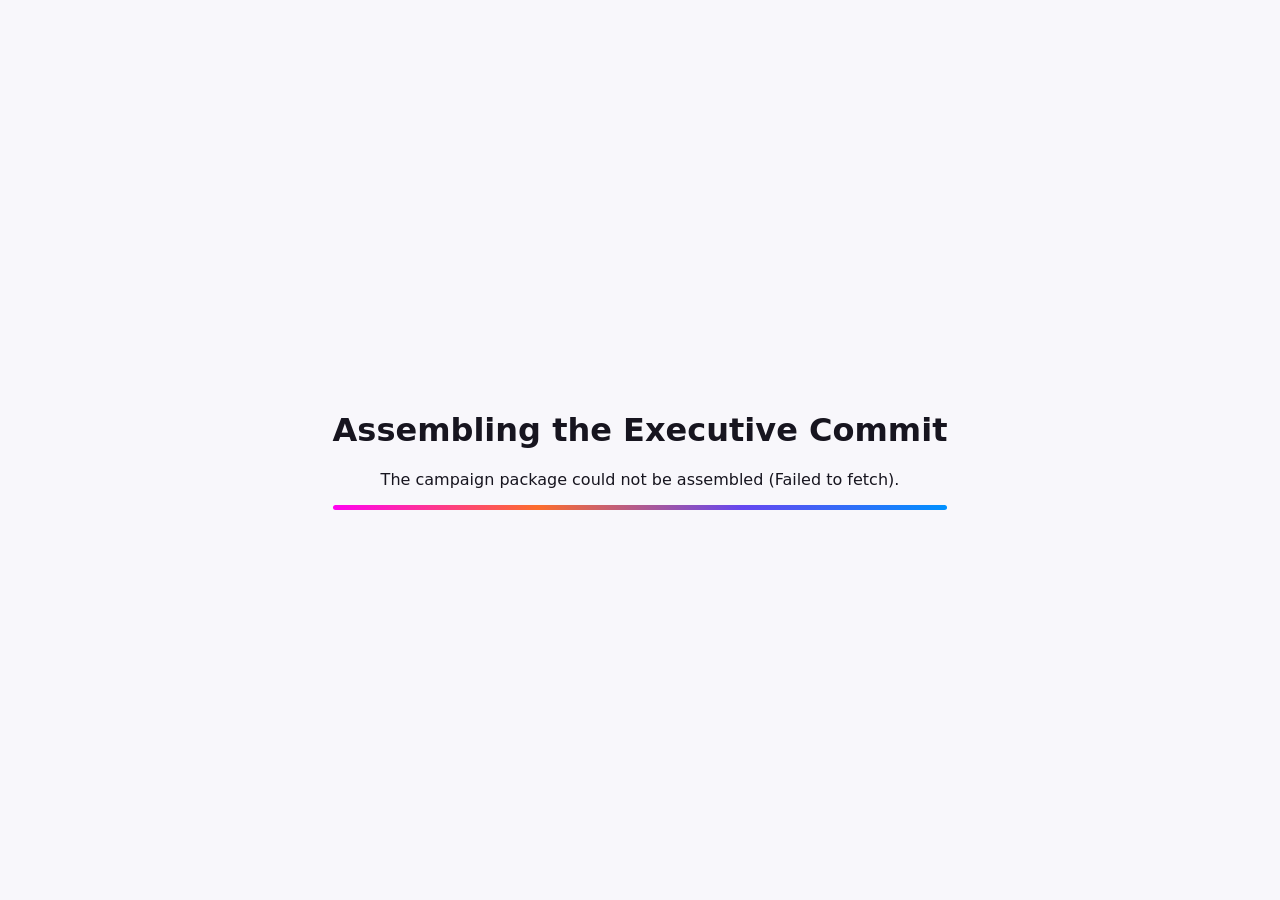
==== index.html @ 40fedb6f "Publish campaign runtime loader" ====
<!doctype html><html lang="en"><head><meta charset="utf-8"><meta name="viewport" content="width=device-width,initial-scale=1"><title>Loading Russell Dudek's ClickUp candidate campaign</title><style>body{margin:0;min-height:100vh;display:grid;place-items:center;font-family:system-ui,sans-serif;background:#f8f7fb;color:#17151f}.load{max-width:620px;padding:32px;text-align:center}.bar{height:5px;border-radius:99px;background:linear-gradient(90deg,#ff02f0,#fc6d2d,#6647f0,#0091ff);animation:p 1.4s ease-in-out infinite alternate}@keyframes p{from{transform:scaleX(.25)}to{transform:scaleX(1)}}@media(prefers-reduced-motion:reduce){.bar{animation:none}}</style></head><body><div class="load"><h1>Assembling the Executive Commit</h1><p id="status">Loading the verified campaign package…</p><div class="bar"></div></div><script>
(async()=>{
 const status=document.getElementById('status');
 try{
  const parts=await Promise.all(['00','01','02','03','04'].map(n=>fetch(`.bootstrap/part-${n}`).then(r=>{if(!r.ok)throw new Error(`release part ${n}`);return r.text()})));
  const b64=parts.join('').replace(/\s/g,'');
  const raw=Uint8Array.from(atob(b64),c=>c.charCodeAt(0));
  const stream=new Blob([raw]).stream().pipeThrough(new DecompressionStream('gzip'));
  const tar=new Uint8Array(await new Response(stream).arrayBuffer());
  const files=new Map(); const td=new TextDecoder();
  let o=0;
  while(o+512<=tar.length){
   const header=tar.slice(o,o+512); if(header.every(v=>v===0))break;
   const name=td.decode(header.slice(0,100)).replace(/\0.*$/,'');
   const prefix=td.decode(header.slice(345,500)).replace(/\0.*$/,'');
   const full=(prefix?`${prefix}/${name}`:name).replace(/^\.\//,'');
   const sizeText=td.decode(header.slice(124,136)).replace(/\0.*$/,'').trim();
   const size=parseInt(sizeText||'0',8); o+=512;
   if(full && !full.endsWith('/'))files.set(full,tar.slice(o,o+size));
   o+=Math.ceil(size/512)*512;
  }
  const text=n=>td.decode(files.get(n)||new Uint8Array());
  const urls=new Map();
  const blobUrl=(n,type)=>{if(!urls.has(n))urls.set(n,URL.createObjectURL(new Blob([files.get(n)],{type})));return urls.get(n)};
  let css=text('styles.css').replace(/@import\s+url\(["']brand-tokens\.css["']\);?/,'')+'\n'+text('brand-tokens.css');
  const cssUrl=URL.createObjectURL(new Blob([css],{type:'text/css'}));
  const jsUrl=blobUrl('app.js','text/javascript');
  const requested=new URLSearchParams(location.search).get('page')||'index.html';
  const target=files.has(requested)?requested:'index.html';
  let html=text(target);
  html=html.replace(/href=["']styles\.css["']/g,`href="${cssUrl}"`)
   .replace(/src=["']app\.js["']/g,`src="${jsUrl}"`)
   .replace(/href=["']([^"']+\.html)(#[^"']*)?["']/g,(m,p,h='')=>`href="index.html?page=${encodeURIComponent(p)}${h}"`)
   .replace(/href=["'](docs\/[^"']+\.pdf)["']/g,(m,p)=>`href="${blobUrl(p,'application/pdf')}"`);
  document.open();document.write(html);document.close();
 }catch(err){status.textContent=`The campaign package could not be assembled (${err.message}).`;console.error(err)}
})();
</script></body></html>
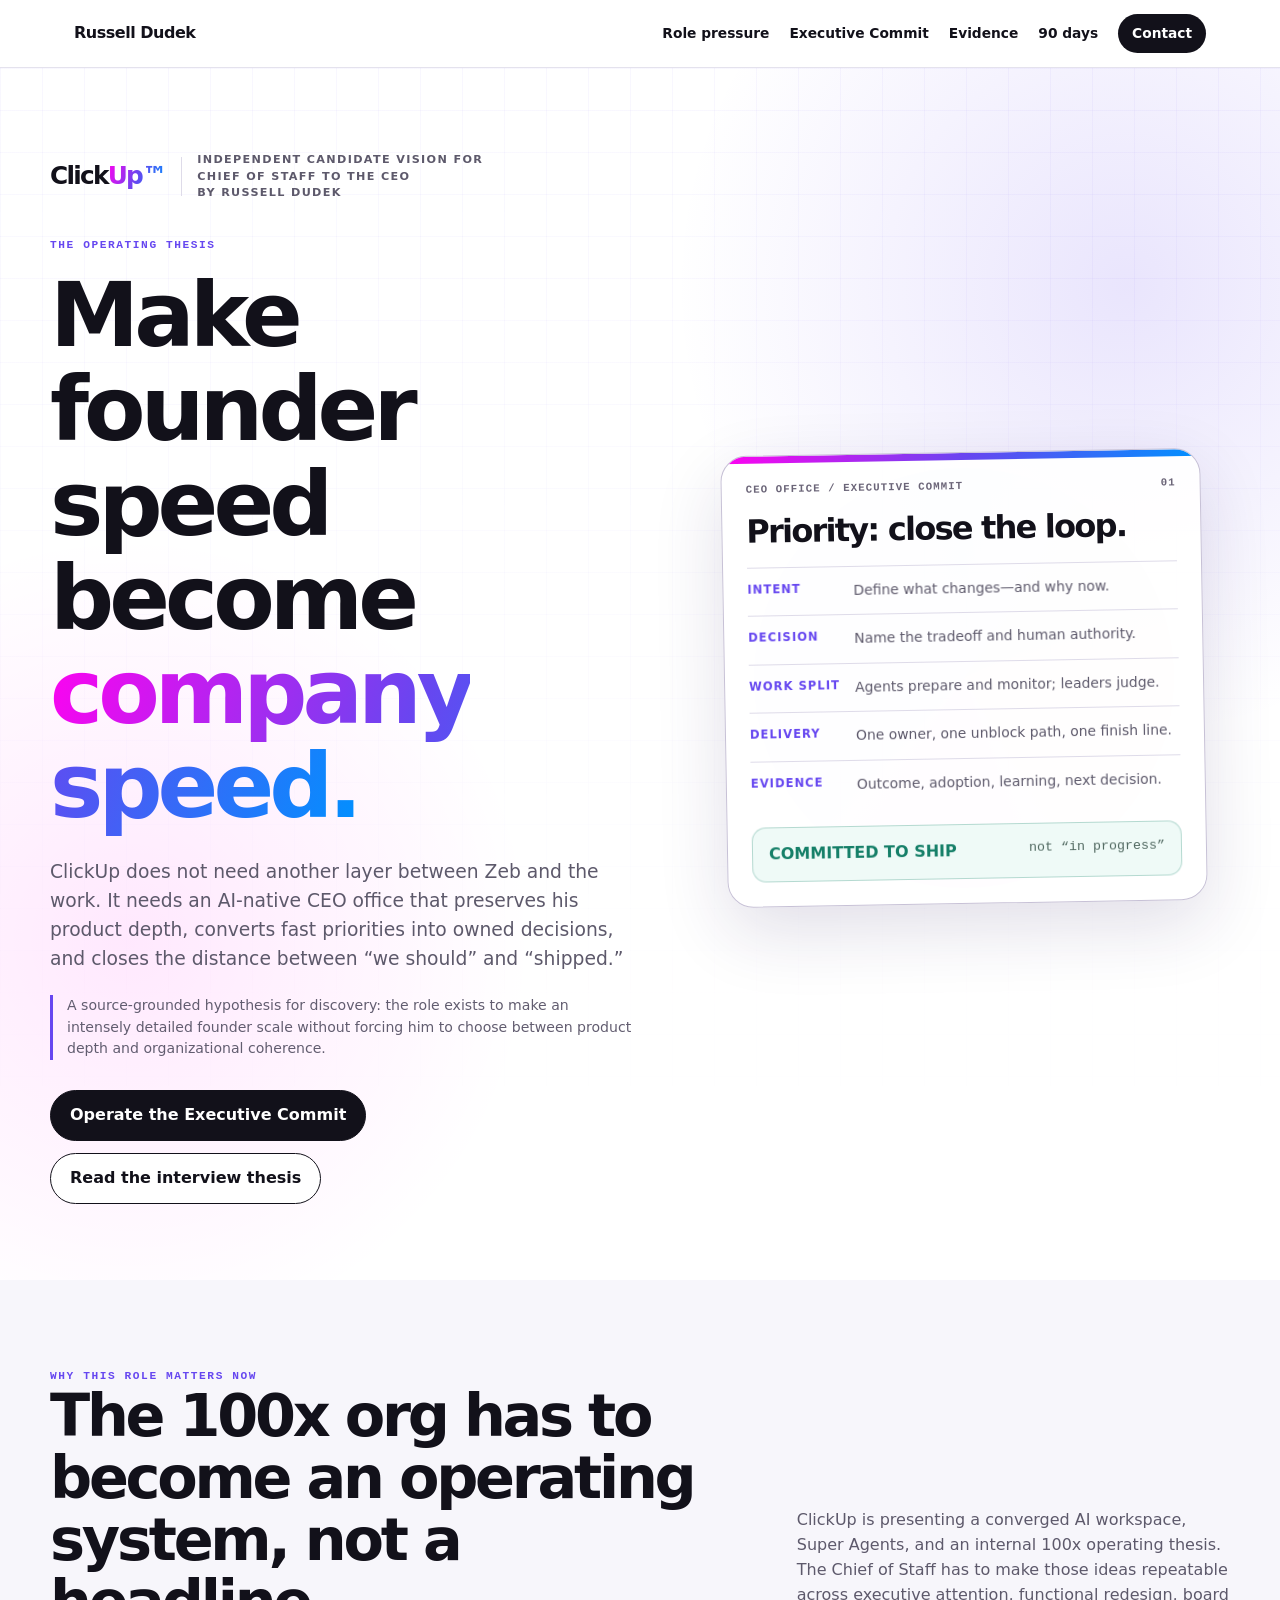
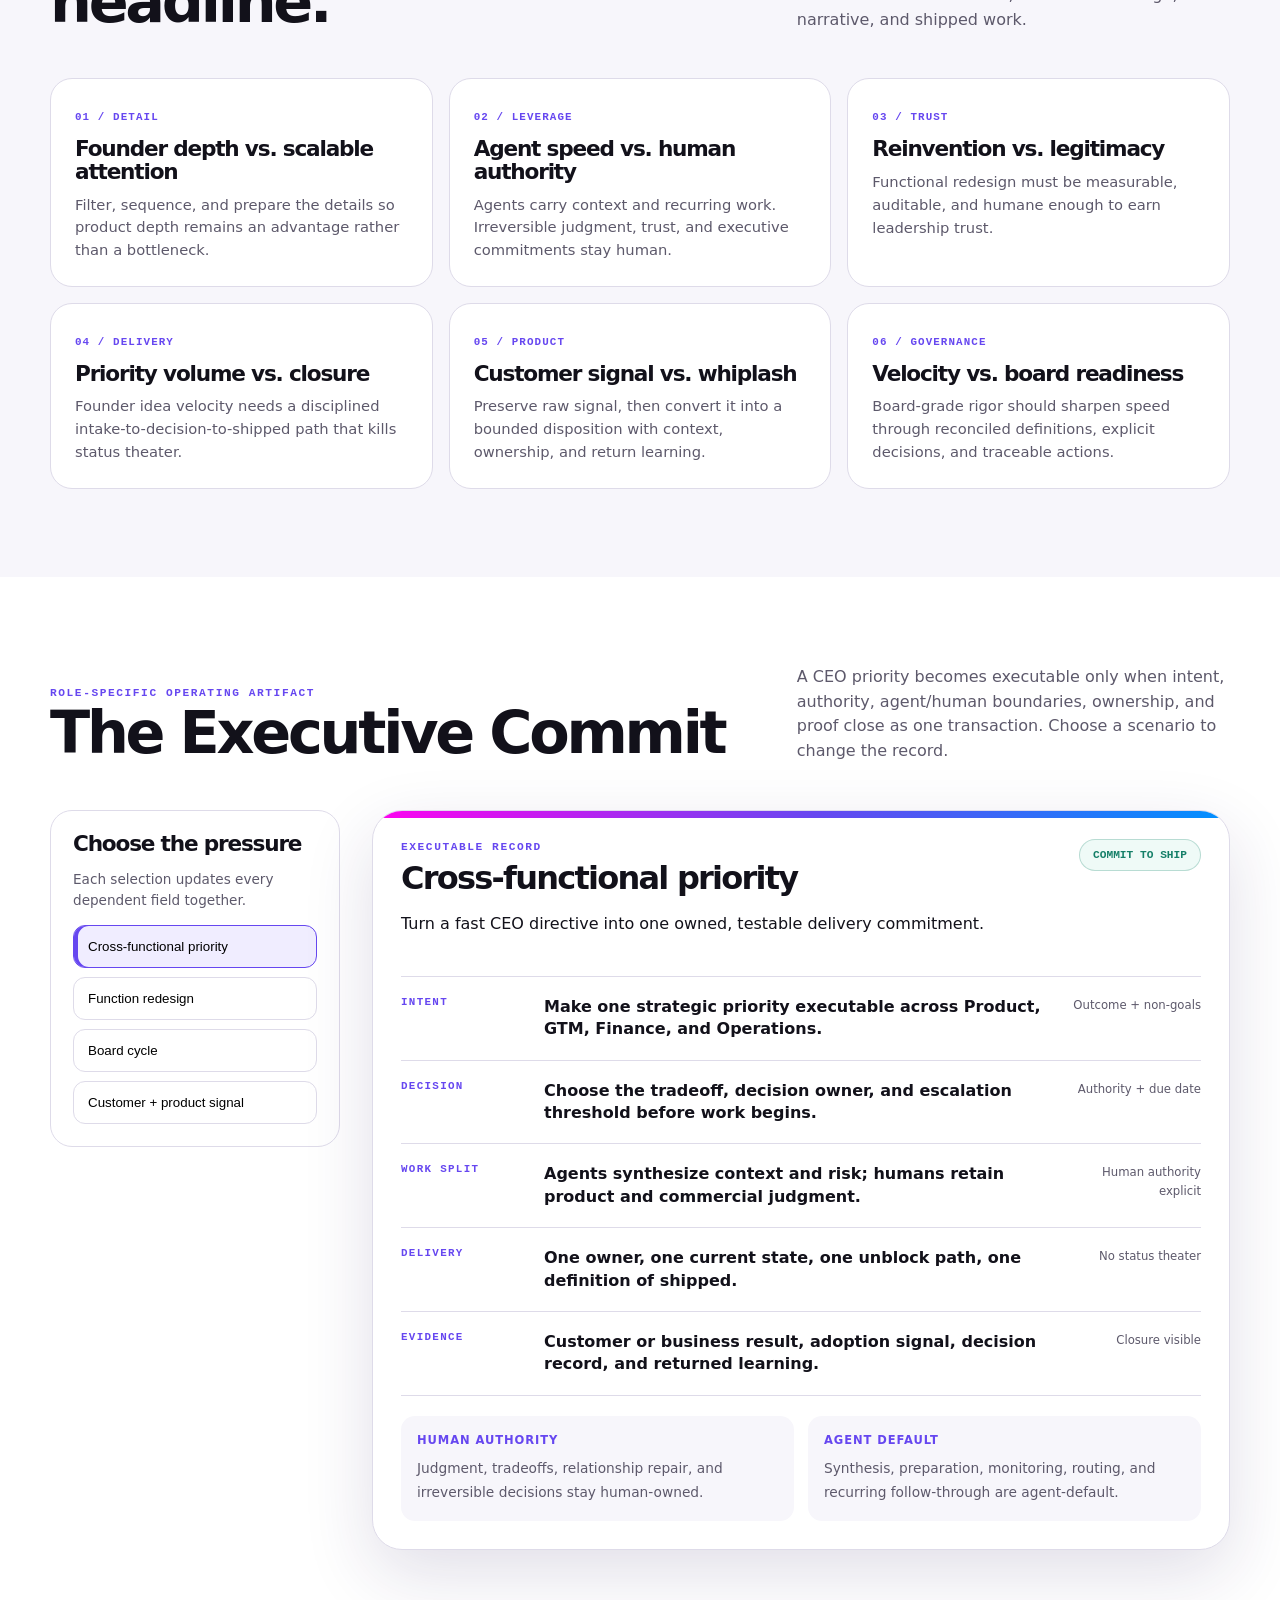
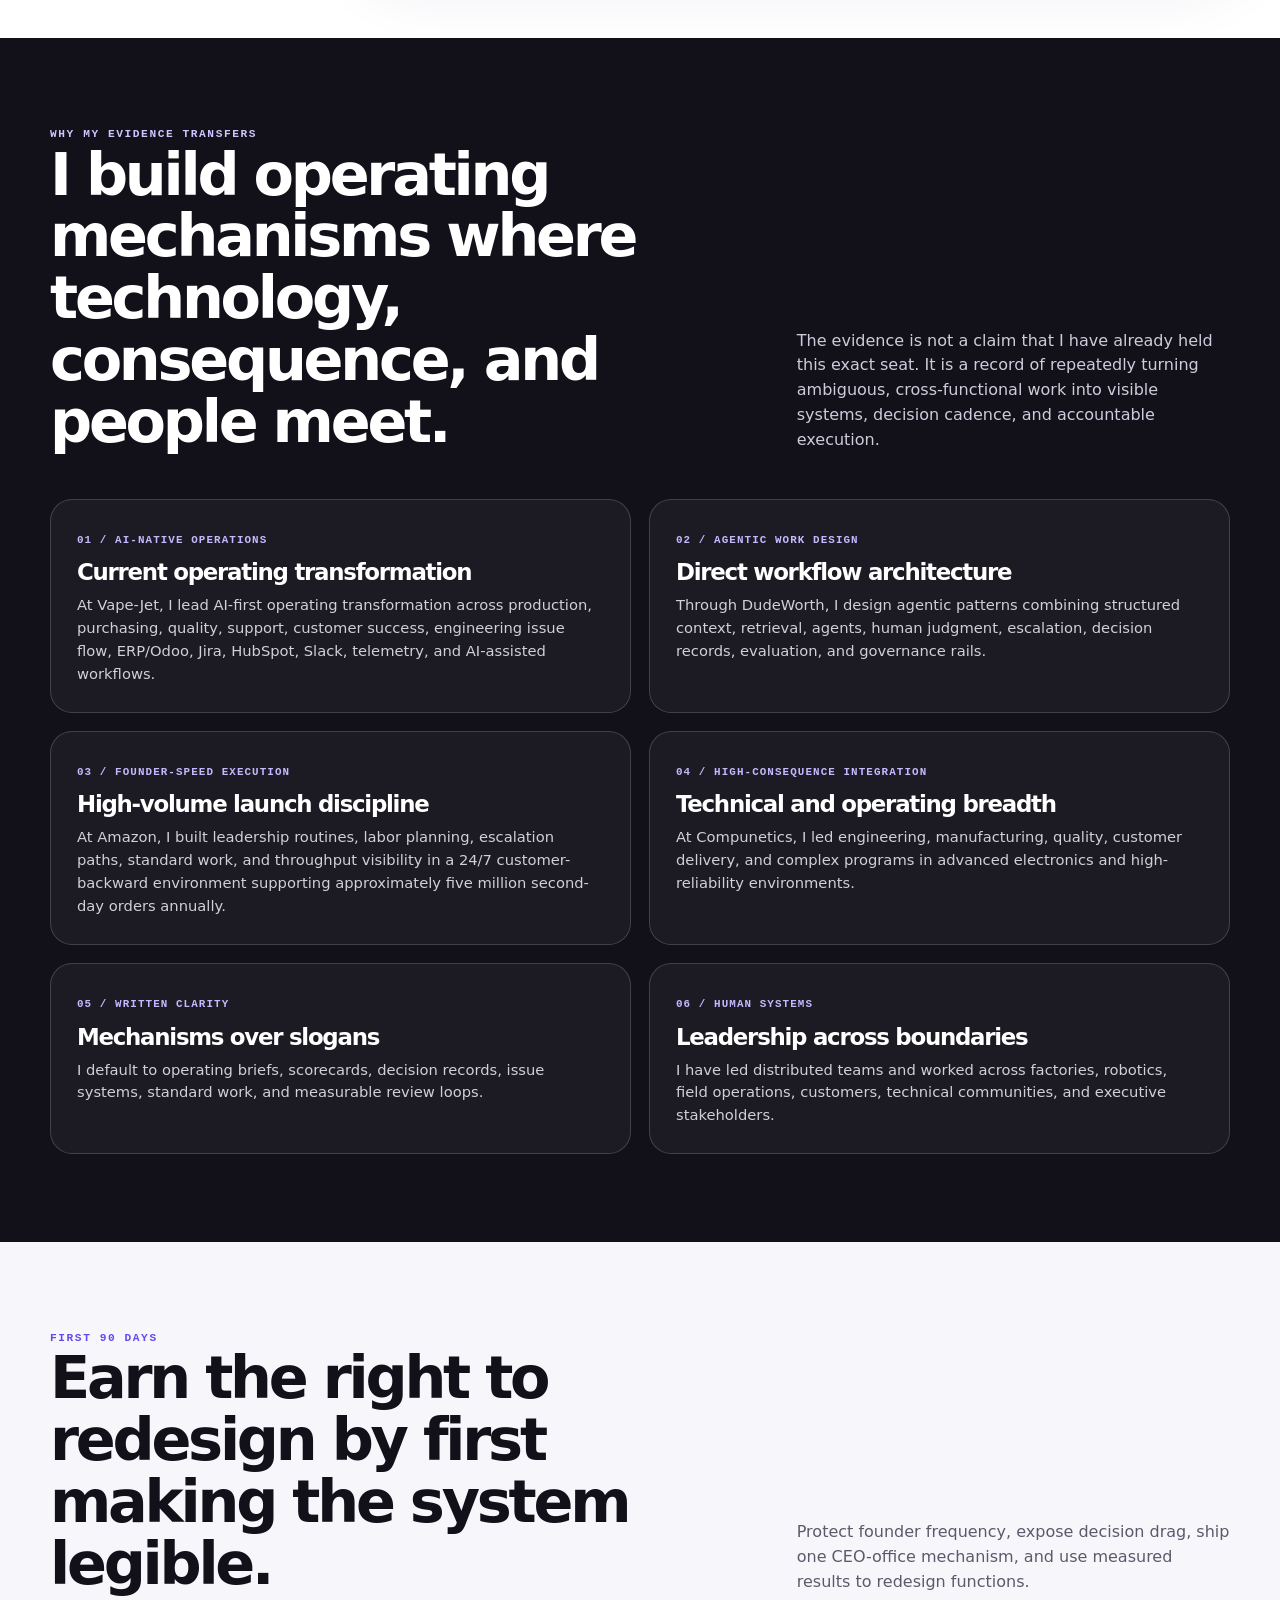
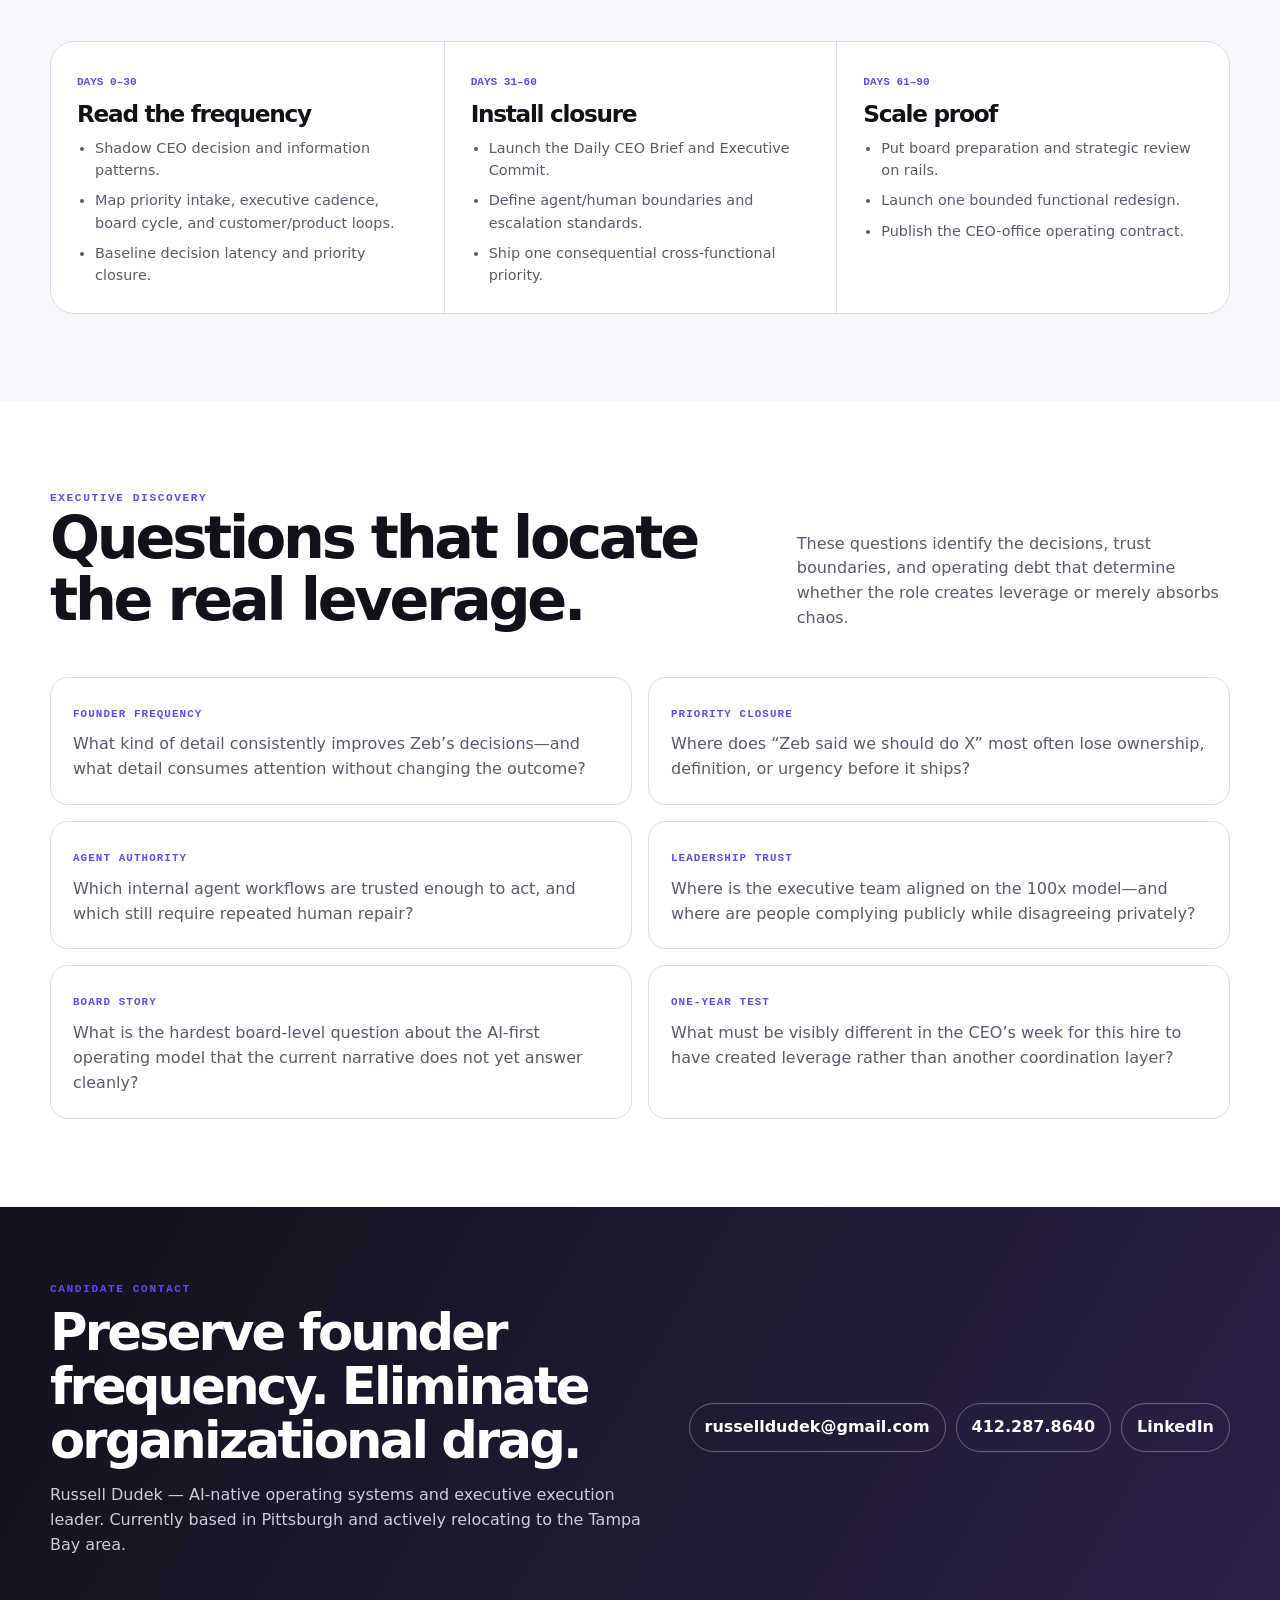
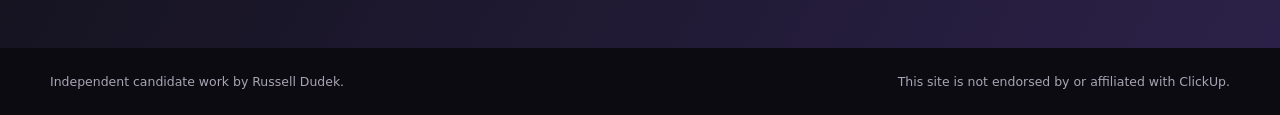
==== commit f0d6be09: "Replace failed runtime loader with direct static candidate site" ====
--- a/index.html
+++ b/index.html
@@ -1,38 +1,30 @@
-<!doctype html><html lang="en"><head><meta charset="utf-8"><meta name="viewport" content="width=device-width,initial-scale=1"><title>Loading Russell Dudek's ClickUp candidate campaign</title><style>body{margin:0;min-height:100vh;display:grid;place-items:center;font-family:system-ui,sans-serif;background:#f8f7fb;color:#17151f}.load{max-width:620px;padding:32px;text-align:center}.bar{height:5px;border-radius:99px;background:linear-gradient(90deg,#ff02f0,#fc6d2d,#6647f0,#0091ff);animation:p 1.4s ease-in-out infinite alternate}@keyframes p{from{transform:scaleX(.25)}to{transform:scaleX(1)}}@media(prefers-reduced-motion:reduce){.bar{animation:none}}</style></head><body><div class="load"><h1>Assembling the Executive Commit</h1><p id="status">Loading the verified campaign package…</p><div class="bar"></div></div><script>
-(async()=>{
- const status=document.getElementById('status');
- try{
-  const parts=await Promise.all(['00','01','02','03','04'].map(n=>fetch(`.bootstrap/part-${n}`).then(r=>{if(!r.ok)throw new Error(`release part ${n}`);return r.text()})));
-  const b64=parts.join('').replace(/\s/g,'');
-  const raw=Uint8Array.from(atob(b64),c=>c.charCodeAt(0));
-  const stream=new Blob([raw]).stream().pipeThrough(new DecompressionStream('gzip'));
-  const tar=new Uint8Array(await new Response(stream).arrayBuffer());
-  const files=new Map(); const td=new TextDecoder();
-  let o=0;
-  while(o+512<=tar.length){
-   const header=tar.slice(o,o+512); if(header.every(v=>v===0))break;
-   const name=td.decode(header.slice(0,100)).replace(/\0.*$/,'');
-   const prefix=td.decode(header.slice(345,500)).replace(/\0.*$/,'');
-   const full=(prefix?`${prefix}/${name}`:name).replace(/^\.\//,'');
-   const sizeText=td.decode(header.slice(124,136)).replace(/\0.*$/,'').trim();
-   const size=parseInt(sizeText||'0',8); o+=512;
-   if(full && !full.endsWith('/'))files.set(full,tar.slice(o,o+size));
-   o+=Math.ceil(size/512)*512;
-  }
-  const text=n=>td.decode(files.get(n)||new Uint8Array());
-  const urls=new Map();
-  const blobUrl=(n,type)=>{if(!urls.has(n))urls.set(n,URL.createObjectURL(new Blob([files.get(n)],{type})));return urls.get(n)};
-  let css=text('styles.css').replace(/@import\s+url\(["']brand-tokens\.css["']\);?/,'')+'\n'+text('brand-tokens.css');
-  const cssUrl=URL.createObjectURL(new Blob([css],{type:'text/css'}));
-  const jsUrl=blobUrl('app.js','text/javascript');
-  const requested=new URLSearchParams(location.search).get('page')||'index.html';
-  const target=files.has(requested)?requested:'index.html';
-  let html=text(target);
-  html=html.replace(/href=["']styles\.css["']/g,`href="${cssUrl}"`)
-   .replace(/src=["']app\.js["']/g,`src="${jsUrl}"`)
-   .replace(/href=["']([^"']+\.html)(#[^"']*)?["']/g,(m,p,h='')=>`href="index.html?page=${encodeURIComponent(p)}${h}"`)
-   .replace(/href=["'](docs\/[^"']+\.pdf)["']/g,(m,p)=>`href="${blobUrl(p,'application/pdf')}"`);
-  document.open();document.write(html);document.close();
- }catch(err){status.textContent=`The campaign package could not be assembled (${err.message}).`;console.error(err)}
-})();
-</script></body></html>+<!doctype html>
+<html lang="en">
+<head>
+<meta charset="utf-8">
+<meta name="viewport" content="width=device-width,initial-scale=1">
+<meta name="description" content="Russell Dudek's independent candidate vision for ClickUp Chief of Staff to the CEO.">
+<title>Russell Dudek | ClickUp Chief of Staff Candidate Vision</title>
+<style>
+:root{--pink:#ff02f0;--orange:#fc6d2d;--purple:#6647f0;--blue:#0091ff;--ink:#12111a;--muted:#5d596b;--paper:#fff;--soft:#f7f6fb;--line:#dedbe9;--green:#157f68;--shadow:0 24px 70px rgba(43,30,89,.14);--grad:linear-gradient(110deg,var(--pink),var(--purple) 52%,var(--blue));--max:1180px}*{box-sizing:border-box}html{scroll-behavior:smooth}body{margin:0;color:var(--ink);background:var(--paper);font-family:Inter,ui-sans-serif,system-ui,-apple-system,BlinkMacSystemFont,"Segoe UI",sans-serif;line-height:1.55}a{color:inherit}.skip{position:fixed;left:12px;top:-80px;z-index:999;background:#fff;border:2px solid var(--purple);padding:10px 14px;border-radius:10px}.skip:focus{top:12px}.nav{position:sticky;top:0;z-index:20;background:rgba(255,255,255,.94);backdrop-filter:blur(14px);border-bottom:1px solid rgba(222,219,233,.8)}.navin{max-width:var(--max);margin:auto;padding:14px 24px;display:flex;align-items:center;justify-content:space-between;gap:18px}.name{font-weight:900;letter-spacing:-.03em}.navlinks{display:flex;align-items:center;gap:20px;font-size:.86rem;font-weight:750}.navlinks a{text-decoration:none}.navlinks a:hover{text-decoration:underline;text-underline-offset:5px}.pill{padding:9px 14px;border-radius:999px;background:var(--ink);color:#fff}.hero{position:relative;overflow:hidden;padding:84px 24px 76px;background:radial-gradient(circle at 88% 18%,rgba(102,71,240,.14),transparent 30%),radial-gradient(circle at 10% 72%,rgba(255,2,240,.09),transparent 28%),#fff}.hero:before{content:"";position:absolute;inset:0;background-image:linear-gradient(rgba(102,71,240,.045) 1px,transparent 1px),linear-gradient(90deg,rgba(102,71,240,.045) 1px,transparent 1px);background-size:42px 42px;mask-image:linear-gradient(#000,transparent 88%);pointer-events:none}.hero-grid{position:relative;max-width:var(--max);margin:auto;display:grid;grid-template-columns:minmax(0,1.05fr) minmax(420px,.95fr);gap:62px;align-items:center}.lockup{display:flex;align-items:center;gap:15px;margin-bottom:36px}.clickup{font-size:1.55rem;font-weight:900;letter-spacing:-.07em;padding-right:16px;border-right:1px solid var(--line)}.clickup b{background:var(--grad);-webkit-background-clip:text;background-clip:text;color:transparent}.lockcopy{font-size:.7rem;line-height:1.45;text-transform:uppercase;letter-spacing:.12em;color:var(--muted);font-weight:800}.eyebrow{font-family:ui-monospace,SFMono-Regular,Consolas,monospace;text-transform:uppercase;letter-spacing:.14em;font-size:.7rem;font-weight:800;color:var(--purple)}h1,h2,h3{margin:0;line-height:1.05;letter-spacing:-.055em}h1{font-size:clamp(3.5rem,7vw,6.5rem);margin:14px 0 24px}h1 em{font-style:normal;background:var(--grad);-webkit-background-clip:text;background-clip:text;color:transparent}.lead{font-size:1.17rem;max-width:680px;color:var(--muted);margin:0}.hypothesis{max-width:680px;margin:22px 0 0;padding-left:14px;border-left:3px solid var(--purple);color:#625d70;font-size:.88rem}.actions{display:flex;flex-wrap:wrap;gap:12px;margin-top:30px}.button{display:inline-flex;align-items:center;justify-content:center;min-height:48px;padding:12px 19px;border-radius:999px;border:1px solid var(--ink);text-decoration:none;font-weight:850}.button.primary{background:var(--ink);color:#fff}.button.secondary{background:#fff}.button:hover{transform:translateY(-2px);box-shadow:0 10px 26px rgba(17,16,26,.12)}.stage{position:relative;min-height:520px;display:grid;place-items:center}.stage:before{content:"";position:absolute;width:420px;height:420px;border-radius:50%;background:conic-gradient(from 180deg,rgba(255,2,240,.17),rgba(102,71,240,.16),rgba(0,145,255,.13),rgba(252,109,45,.14),rgba(255,2,240,.17))}.sheet{position:relative;width:min(100%,480px);padding:27px 24px 24px;background:rgba(255,255,255,.96);border:1px solid #c7c1d6;border-radius:26px;box-shadow:var(--shadow);transform:rotate(-1deg);overflow:hidden}.sheet:before{content:"";position:absolute;inset:0 0 auto;height:7px;background:var(--grad)}.sheet-top{display:flex;justify-content:space-between;margin-bottom:20px;font:700 .67rem ui-monospace,SFMono-Regular,Consolas,monospace;letter-spacing:.1em;color:#6b6578}.sheet h2{font-size:2rem;margin-bottom:18px}.clause{display:grid;grid-template-columns:92px 1fr;gap:14px;padding:13px 0;border-top:1px solid var(--line);opacity:0;transform:translateX(24px);animation:assemble .62s cubic-bezier(.2,.8,.2,1) forwards;animation-delay:var(--d)}.clause:nth-of-type(even){transform:translateX(-24px)}.clause b{font-size:.72rem;text-transform:uppercase;letter-spacing:.09em;color:var(--purple)}.clause span{font-size:.87rem;color:var(--muted)}.seal{margin-top:18px;padding:14px 16px;border-radius:14px;background:#effaf7;border:1px solid rgba(21,127,104,.27);display:flex;justify-content:space-between;gap:14px;opacity:0;animation:seal .5s .85s ease forwards}.seal strong{color:var(--green)}.seal small{color:#506860;font-family:ui-monospace,SFMono-Regular,Consolas,monospace}@keyframes assemble{to{opacity:1;transform:translateX(0)}}@keyframes seal{to{opacity:1}}.section{padding:88px 24px}.soft{background:var(--soft)}.dark{background:var(--ink);color:#fff}.inner{max-width:var(--max);margin:auto}.section-head{display:grid;grid-template-columns:minmax(0,1fr) minmax(260px,.62fr);gap:48px;align-items:end;margin-bottom:46px}.section h2{font-size:clamp(2.35rem,4.6vw,4.45rem)}.section-head p{margin:0;color:var(--muted)}.dark .section-head p{color:#d0cbdc}.dark .eyebrow{color:#cfc5ff}.pressure-grid{display:grid;grid-template-columns:repeat(3,1fr);gap:16px}.card{padding:24px;border:1px solid var(--line);border-radius:22px;background:#fff}.card small{font:800 .68rem ui-monospace,SFMono-Regular,Consolas,monospace;letter-spacing:.1em;color:var(--purple)}.card h3{font-size:1.35rem;margin:10px 0}.card p{margin:0;color:var(--muted);font-size:.92rem}.lab{display:grid;grid-template-columns:290px minmax(0,1fr);gap:32px;align-items:start}.scenarios{position:sticky;top:84px;padding:22px;border:1px solid var(--line);border-radius:22px;background:#fff}.scenarios h3{font-size:1.35rem;margin-bottom:10px}.scenarios p{font-size:.85rem;color:var(--muted)}.buttons{display:grid;gap:9px}.scenario{appearance:none;text-align:left;border:1px solid var(--line);background:#fff;padding:13px 14px;border-radius:12px;font:750 .9rem inherit;cursor:pointer}.scenario[aria-pressed="true"]{border-color:var(--purple);background:#f0edff;box-shadow:inset 4px 0 0 var(--purple)}.scenario:focus-visible{outline:3px solid rgba(0,145,255,.35);outline-offset:2px}.workbench{position:relative;padding:28px;border-radius:30px;background:#fff;border:1px solid var(--line);box-shadow:var(--shadow);overflow:hidden}.workbench:before{content:"";position:absolute;inset:0 0 auto;height:7px;background:var(--grad)}.wbtop{display:flex;justify-content:space-between;gap:18px;align-items:start;padding-bottom:23px;border-bottom:1px solid var(--line)}.wbtop h3{font-size:2rem;margin-top:6px}.verdict{padding:9px 13px;border-radius:999px;background:#effaf7;border:1px solid rgba(21,127,104,.25);color:var(--green);font:800 .7rem ui-monospace,SFMono-Regular,Consolas,monospace;white-space:nowrap}.row{display:grid;grid-template-columns:125px minmax(0,1fr) 140px;gap:18px;padding:19px 0;border-bottom:1px solid var(--line);align-items:start}.label{font:800 .68rem ui-monospace,SFMono-Regular,Consolas,monospace;text-transform:uppercase;letter-spacing:.12em;color:var(--purple)}.value{font-weight:760;line-height:1.4}.proof{font-size:.73rem;color:var(--muted);text-align:right}.notes{display:grid;grid-template-columns:1fr 1fr;gap:14px;margin-top:20px}.note{padding:16px;border-radius:14px;background:var(--soft)}.note b{display:block;color:var(--purple);font-size:.72rem;text-transform:uppercase;letter-spacing:.08em;margin-bottom:6px}.note span{font-size:.86rem;color:var(--muted)}.evidence{display:grid;grid-template-columns:repeat(2,1fr);gap:18px}.evidence article{padding:26px;border:1px solid rgba(255,255,255,.17);border-radius:22px;background:rgba(255,255,255,.045)}.evidence small{font:800 .68rem ui-monospace,SFMono-Regular,Consolas,monospace;letter-spacing:.1em;color:#c6b8ff}.evidence h3{font-size:1.43rem;margin:10px 0}.evidence p{margin:0;color:#d2cedc;font-size:.92rem}.plan{display:grid;grid-template-columns:repeat(3,1fr);border:1px solid var(--line);border-radius:24px;overflow:hidden;background:#fff}.phase{padding:26px}.phase+ .phase{border-left:1px solid var(--line)}.phase small{font:800 .69rem ui-monospace,SFMono-Regular,Consolas,monospace;color:var(--purple)}.phase h3{font-size:1.45rem;margin:10px 0}.phase ul{padding-left:18px;margin:0;color:var(--muted);font-size:.9rem}.phase li+li{margin-top:8px}.questions{display:grid;grid-template-columns:repeat(2,1fr);gap:16px}.question{padding:22px;border:1px solid var(--line);border-radius:18px}.question b{font:800 .68rem ui-monospace,SFMono-Regular,Consolas,monospace;color:var(--purple);letter-spacing:.1em}.question p{margin:8px 0 0;color:var(--muted)}.closing{padding:74px 24px;background:linear-gradient(120deg,#12111a,#2b2148);color:#fff}.closing-in{max-width:var(--max);margin:auto;display:grid;grid-template-columns:1fr auto;gap:36px;align-items:center}.closing h2{font-size:clamp(2.2rem,4vw,4rem);margin:8px 0 14px}.closing p{max-width:700px;color:#d0cbdc}.contact{display:flex;flex-wrap:wrap;gap:10px}.contact a{color:#fff;text-decoration:none;border:1px solid rgba(255,255,255,.32);border-radius:999px;padding:11px 15px;font-weight:750}.footer{padding:24px;background:#0c0b12;color:#a9a4b3;font-size:.78rem}.footer-in{max-width:var(--max);margin:auto;display:flex;justify-content:space-between;gap:24px}.sr{position:absolute;width:1px;height:1px;padding:0;margin:-1px;overflow:hidden;clip:rect(0,0,0,0);white-space:nowrap;border:0}@media(max-width:980px){.hero-grid{grid-template-columns:1fr}.stage{min-height:480px}.pressure-grid{grid-template-columns:repeat(2,1fr)}.lab{grid-template-columns:1fr}.scenarios{position:static}.section-head{grid-template-columns:1fr}.closing-in{grid-template-columns:1fr}}@media(max-width:680px){.navlinks a:not(.pill){display:none}.hero{padding-top:58px}.lockup{align-items:flex-start}.hero-grid{gap:34px}.stage{min-height:auto}.sheet{transform:none}.pressure-grid,.evidence,.plan,.questions{grid-template-columns:1fr}.phase+.phase{border-left:0;border-top:1px solid var(--line)}.wbtop{display:grid}.row{grid-template-columns:1fr;gap:7px}.proof{text-align:left}.notes{grid-template-columns:1fr}.footer-in{display:grid}.section{padding:68px 20px}}@media(prefers-reduced-motion:reduce){html{scroll-behavior:auto}*,*:before,*:after{animation-duration:.001ms!important;animation-delay:0s!important;transition-duration:.001ms!important}.clause,.seal{opacity:1;transform:none}}
+</style>
+</head>
+<body>
+<a class="skip" href="#main">Skip to content</a>
+<nav class="nav"><div class="navin"><div class="name">Russell Dudek</div><div class="navlinks"><a href="#pressure">Role pressure</a><a href="#commit">Executive Commit</a><a href="#evidence">Evidence</a><a href="#plan">90 days</a><a class="pill" href="mailto:russelldudek@gmail.com">Contact</a></div></div></nav>
+<main id="main">
+<section class="hero"><div class="hero-grid"><div><div class="lockup"><div class="clickup">Click<b>Up™</b></div><div class="lockcopy">Independent candidate vision for<br><strong>Chief of Staff to the CEO</strong><br>by Russell Dudek</div></div><div class="eyebrow">The operating thesis</div><h1>Make founder speed become <em>company speed.</em></h1><p class="lead">ClickUp does not need another layer between Zeb and the work. It needs an AI-native CEO office that preserves his product depth, converts fast priorities into owned decisions, and closes the distance between “we should” and “shipped.”</p><p class="hypothesis">A source-grounded hypothesis for discovery: the role exists to make an intensely detailed founder scale without forcing him to choose between product depth and organizational coherence.</p><div class="actions"><a class="button primary" href="#commit">Operate the Executive Commit</a><a class="button secondary" href="#questions">Read the interview thesis</a></div></div><div class="stage" aria-label="Executive Commit assembly"><div class="sheet"><div class="sheet-top"><span>CEO OFFICE / EXECUTIVE COMMIT</span><span>01</span></div><h2>Priority: close the loop.</h2><div class="clause" style="--d:.10s"><b>Intent</b><span>Define what changes—and why now.</span></div><div class="clause" style="--d:.22s"><b>Decision</b><span>Name the tradeoff and human authority.</span></div><div class="clause" style="--d:.34s"><b>Work split</b><span>Agents prepare and monitor; leaders judge.</span></div><div class="clause" style="--d:.46s"><b>Delivery</b><span>One owner, one unblock path, one finish line.</span></div><div class="clause" style="--d:.58s"><b>Evidence</b><span>Outcome, adoption, learning, next decision.</span></div><div class="seal"><strong>COMMITTED TO SHIP</strong><small>not “in progress”</small></div></div></div></div></section>
+<section class="section soft" id="pressure"><div class="inner"><div class="section-head"><div><div class="eyebrow">Why this role matters now</div><h2>The 100x org has to become an operating system, not a headline.</h2></div><p>ClickUp is presenting a converged AI workspace, Super Agents, and an internal 100x operating thesis. The Chief of Staff has to make those ideas repeatable across executive attention, functional redesign, board narrative, and shipped work.</p></div><div class="pressure-grid"><article class="card"><small>01 / DETAIL</small><h3>Founder depth vs. scalable attention</h3><p>Filter, sequence, and prepare the details so product depth remains an advantage rather than a bottleneck.</p></article><article class="card"><small>02 / LEVERAGE</small><h3>Agent speed vs. human authority</h3><p>Agents carry context and recurring work. Irreversible judgment, trust, and executive commitments stay human.</p></article><article class="card"><small>03 / TRUST</small><h3>Reinvention vs. legitimacy</h3><p>Functional redesign must be measurable, auditable, and humane enough to earn leadership trust.</p></article><article class="card"><small>04 / DELIVERY</small><h3>Priority volume vs. closure</h3><p>Founder idea velocity needs a disciplined intake-to-decision-to-shipped path that kills status theater.</p></article><article class="card"><small>05 / PRODUCT</small><h3>Customer signal vs. whiplash</h3><p>Preserve raw signal, then convert it into a bounded disposition with context, ownership, and return learning.</p></article><article class="card"><small>06 / GOVERNANCE</small><h3>Velocity vs. board readiness</h3><p>Board-grade rigor should sharpen speed through reconciled definitions, explicit decisions, and traceable actions.</p></article></div></div></section>
+<section class="section" id="commit"><div class="inner"><div class="section-head"><div><div class="eyebrow">Role-specific operating artifact</div><h2>The Executive Commit</h2></div><p>A CEO priority becomes executable only when intent, authority, agent/human boundaries, ownership, and proof close as one transaction. Choose a scenario to change the record.</p></div><div class="lab"><aside class="scenarios"><h3>Choose the pressure</h3><p>Each selection updates every dependent field together.</p><div class="buttons"><button class="scenario" data-key="priority" aria-pressed="true">Cross-functional priority</button><button class="scenario" data-key="redesign" aria-pressed="false">Function redesign</button><button class="scenario" data-key="board" aria-pressed="false">Board cycle</button><button class="scenario" data-key="customer" aria-pressed="false">Customer + product signal</button></div><p id="live" class="sr" aria-live="polite"></p></aside><div class="workbench"><div class="wbtop"><div><div class="eyebrow">Executable record</div><h3 id="title">Cross-functional priority</h3><p id="subtitle">Turn a fast CEO directive into one owned, testable delivery commitment.</p></div><div class="verdict" id="verdict">COMMIT TO SHIP</div></div><div id="rows"></div><div class="notes"><div class="note"><b>Human authority</b><span id="human"></span></div><div class="note"><b>Agent default</b><span id="agent"></span></div></div></div></div></div></section>
+<section class="section dark" id="evidence"><div class="inner"><div class="section-head"><div><div class="eyebrow">Why my evidence transfers</div><h2>I build operating mechanisms where technology, consequence, and people meet.</h2></div><p>The evidence is not a claim that I have already held this exact seat. It is a record of repeatedly turning ambiguous, cross-functional work into visible systems, decision cadence, and accountable execution.</p></div><div class="evidence"><article><small>01 / AI-NATIVE OPERATIONS</small><h3>Current operating transformation</h3><p>At Vape-Jet, I lead AI-first operating transformation across production, purchasing, quality, support, customer success, engineering issue flow, ERP/Odoo, Jira, HubSpot, Slack, telemetry, and AI-assisted workflows.</p></article><article><small>02 / AGENTIC WORK DESIGN</small><h3>Direct workflow architecture</h3><p>Through DudeWorth, I design agentic patterns combining structured context, retrieval, agents, human judgment, escalation, decision records, evaluation, and governance rails.</p></article><article><small>03 / FOUNDER-SPEED EXECUTION</small><h3>High-volume launch discipline</h3><p>At Amazon, I built leadership routines, labor planning, escalation paths, standard work, and throughput visibility in a 24/7 customer-backward environment supporting approximately five million second-day orders annually.</p></article><article><small>04 / HIGH-CONSEQUENCE INTEGRATION</small><h3>Technical and operating breadth</h3><p>At Compunetics, I led engineering, manufacturing, quality, customer delivery, and complex programs in advanced electronics and high-reliability environments.</p></article><article><small>05 / WRITTEN CLARITY</small><h3>Mechanisms over slogans</h3><p>I default to operating briefs, scorecards, decision records, issue systems, standard work, and measurable review loops.</p></article><article><small>06 / HUMAN SYSTEMS</small><h3>Leadership across boundaries</h3><p>I have led distributed teams and worked across factories, robotics, field operations, customers, technical communities, and executive stakeholders.</p></article></div></div></section>
+<section class="section soft" id="plan"><div class="inner"><div class="section-head"><div><div class="eyebrow">First 90 days</div><h2>Earn the right to redesign by first making the system legible.</h2></div><p>Protect founder frequency, expose decision drag, ship one CEO-office mechanism, and use measured results to redesign functions.</p></div><div class="plan"><article class="phase"><small>DAYS 0–30</small><h3>Read the frequency</h3><ul><li>Shadow CEO decision and information patterns.</li><li>Map priority intake, executive cadence, board cycle, and customer/product loops.</li><li>Baseline decision latency and priority closure.</li></ul></article><article class="phase"><small>DAYS 31–60</small><h3>Install closure</h3><ul><li>Launch the Daily CEO Brief and Executive Commit.</li><li>Define agent/human boundaries and escalation standards.</li><li>Ship one consequential cross-functional priority.</li></ul></article><article class="phase"><small>DAYS 61–90</small><h3>Scale proof</h3><ul><li>Put board preparation and strategic review on rails.</li><li>Launch one bounded functional redesign.</li><li>Publish the CEO-office operating contract.</li></ul></article></div></div></section>
+<section class="section" id="questions"><div class="inner"><div class="section-head"><div><div class="eyebrow">Executive discovery</div><h2>Questions that locate the real leverage.</h2></div><p>These questions identify the decisions, trust boundaries, and operating debt that determine whether the role creates leverage or merely absorbs chaos.</p></div><div class="questions"><article class="question"><b>FOUNDER FREQUENCY</b><p>What kind of detail consistently improves Zeb’s decisions—and what detail consumes attention without changing the outcome?</p></article><article class="question"><b>PRIORITY CLOSURE</b><p>Where does “Zeb said we should do X” most often lose ownership, definition, or urgency before it ships?</p></article><article class="question"><b>AGENT AUTHORITY</b><p>Which internal agent workflows are trusted enough to act, and which still require repeated human repair?</p></article><article class="question"><b>LEADERSHIP TRUST</b><p>Where is the executive team aligned on the 100x model—and where are people complying publicly while disagreeing privately?</p></article><article class="question"><b>BOARD STORY</b><p>What is the hardest board-level question about the AI-first operating model that the current narrative does not yet answer cleanly?</p></article><article class="question"><b>ONE-YEAR TEST</b><p>What must be visibly different in the CEO’s week for this hire to have created leverage rather than another coordination layer?</p></article></div></div></section>
+<section class="closing"><div class="closing-in"><div><div class="eyebrow">Candidate contact</div><h2>Preserve founder frequency. Eliminate organizational drag.</h2><p>Russell Dudek — AI-native operating systems and executive execution leader. Currently based in Pittsburgh and actively relocating to the Tampa Bay area.</p></div><div class="contact"><a href="mailto:russelldudek@gmail.com">russelldudek@gmail.com</a><a href="tel:+14122878640">412.287.8640</a><a href="https://www.linkedin.com/in/russelldudek">LinkedIn</a></div></div></section>
+</main>
+<footer class="footer"><div class="footer-in"><span>Independent candidate work by Russell Dudek.</span><span>This site is not endorsed by or affiliated with ClickUp.</span></div></footer>
+<script>
+const data={priority:{title:'Cross-functional priority',subtitle:'Turn a fast CEO directive into one owned, testable delivery commitment.',verdict:'COMMIT TO SHIP',rows:[['Intent','Make one strategic priority executable across Product, GTM, Finance, and Operations.','Outcome + non-goals'],['Decision','Choose the tradeoff, decision owner, and escalation threshold before work begins.','Authority + due date'],['Work split','Agents synthesize context and risk; humans retain product and commercial judgment.','Human authority explicit'],['Delivery','One owner, one current state, one unblock path, one definition of shipped.','No status theater'],['Evidence','Customer or business result, adoption signal, decision record, and returned learning.','Closure visible']],human:'Judgment, tradeoffs, relationship repair, and irreversible decisions stay human-owned.',agent:'Synthesis, preparation, monitoring, routing, and recurring follow-through are agent-default.'},redesign:{title:'Function redesign',subtitle:'Question the workflow itself before assigning automation to it.',verdict:'REDESIGN FIRST',rows:[['Intent','Remove work that exists only because the old organization or toolchain required it.','Start with purpose'],['Decision','Eliminate, agentize, retain for human judgment, or rebuild as a new operating path.','Four-way disposition'],['Work split','Agents own repeatable context work; humans own exceptions, trust, and system design.','Not task automation'],['Delivery','Pilot inside one value stream with an accountable leader and reversible boundary.','Bound the experiment'],['Evidence','Cycle time, labor avoided, rework, adoption, quality, and leader capacity reclaimed.','Measure the work']],human:'The function leader owns the operating outcome and accepts the redesigned decision rights.',agent:'Agents execute recurring work inside explicit permissions, audit logs, and escalation rules.'},board:{title:'Board cycle',subtitle:'Make the AI-era company narrative rigorous enough to survive board scrutiny.',verdict:'BOARD-READY',rows:[['Intent','Connect strategy, operating model, product proof, economics, risk, and next decisions.','Narrative follows choices'],['Decision','Identify what the board must understand, challenge, approve, or monitor.','Every page earns a decision'],['Work split','Agents assemble and reconcile source material; executives own interpretation.','No automated conviction'],['Delivery','Single narrative owner, locked definitions, review cadence, dry run, and issue log.','Preparation on rails'],['Evidence','Traceable data, closed actions, decision quality, and consistent executive narratives.','One company story']],human:'CEO and executives retain accountability for interpretation, risk posture, and commitments.',agent:'Agents maintain the evidence room, reconcile deltas, and surface contradictions.'},customer:{title:'Customer + product signal',subtitle:'Keep the CEO deep in product and customers without turning raw signal into whiplash.',verdict:'DECIDE, THEN ROUTE',rows:[['Intent','Convert an insight into a bounded decision rather than an untracked request.','Preserve signal fidelity'],['Decision','Classify as immediate fix, discovery input, strategic bet, defect, or watch item.','Route by consequence'],['Work split','Agents retrieve comparable evidence; humans judge product meaning and consequence.','Context before priority'],['Delivery','Assign one owner and response date; publish disposition back to the source.','Close the loop'],['Evidence','Decision latency, repeat-signal frequency, customer response, shipped change, outcome.','Signal becomes learning']],human:'Product judgment, customer empathy, and priority tradeoffs remain leadership work.',agent:'Agents cluster signals, retrieve history, draft briefs, and monitor disposition.'}};
+const rows=document.getElementById('rows');function render(k){const s=data[k];document.querySelectorAll('.scenario').forEach(b=>b.setAttribute('aria-pressed',String(b.dataset.key===k)));document.getElementById('title').textContent=s.title;document.getElementById('subtitle').textContent=s.subtitle;document.getElementById('verdict').textContent=s.verdict;rows.innerHTML=s.rows.map(r=>`<div class="row"><div class="label">${r[0]}</div><div class="value">${r[1]}</div><div class="proof">${r[2]}</div></div>`).join('');document.getElementById('human').textContent=s.human;document.getElementById('agent').textContent=s.agent;document.getElementById('live').textContent=`${s.title} selected. ${s.verdict}.`}document.querySelectorAll('.scenario').forEach(b=>b.addEventListener('click',()=>render(b.dataset.key)));render('priority');
+</script>
+</body>
+</html>
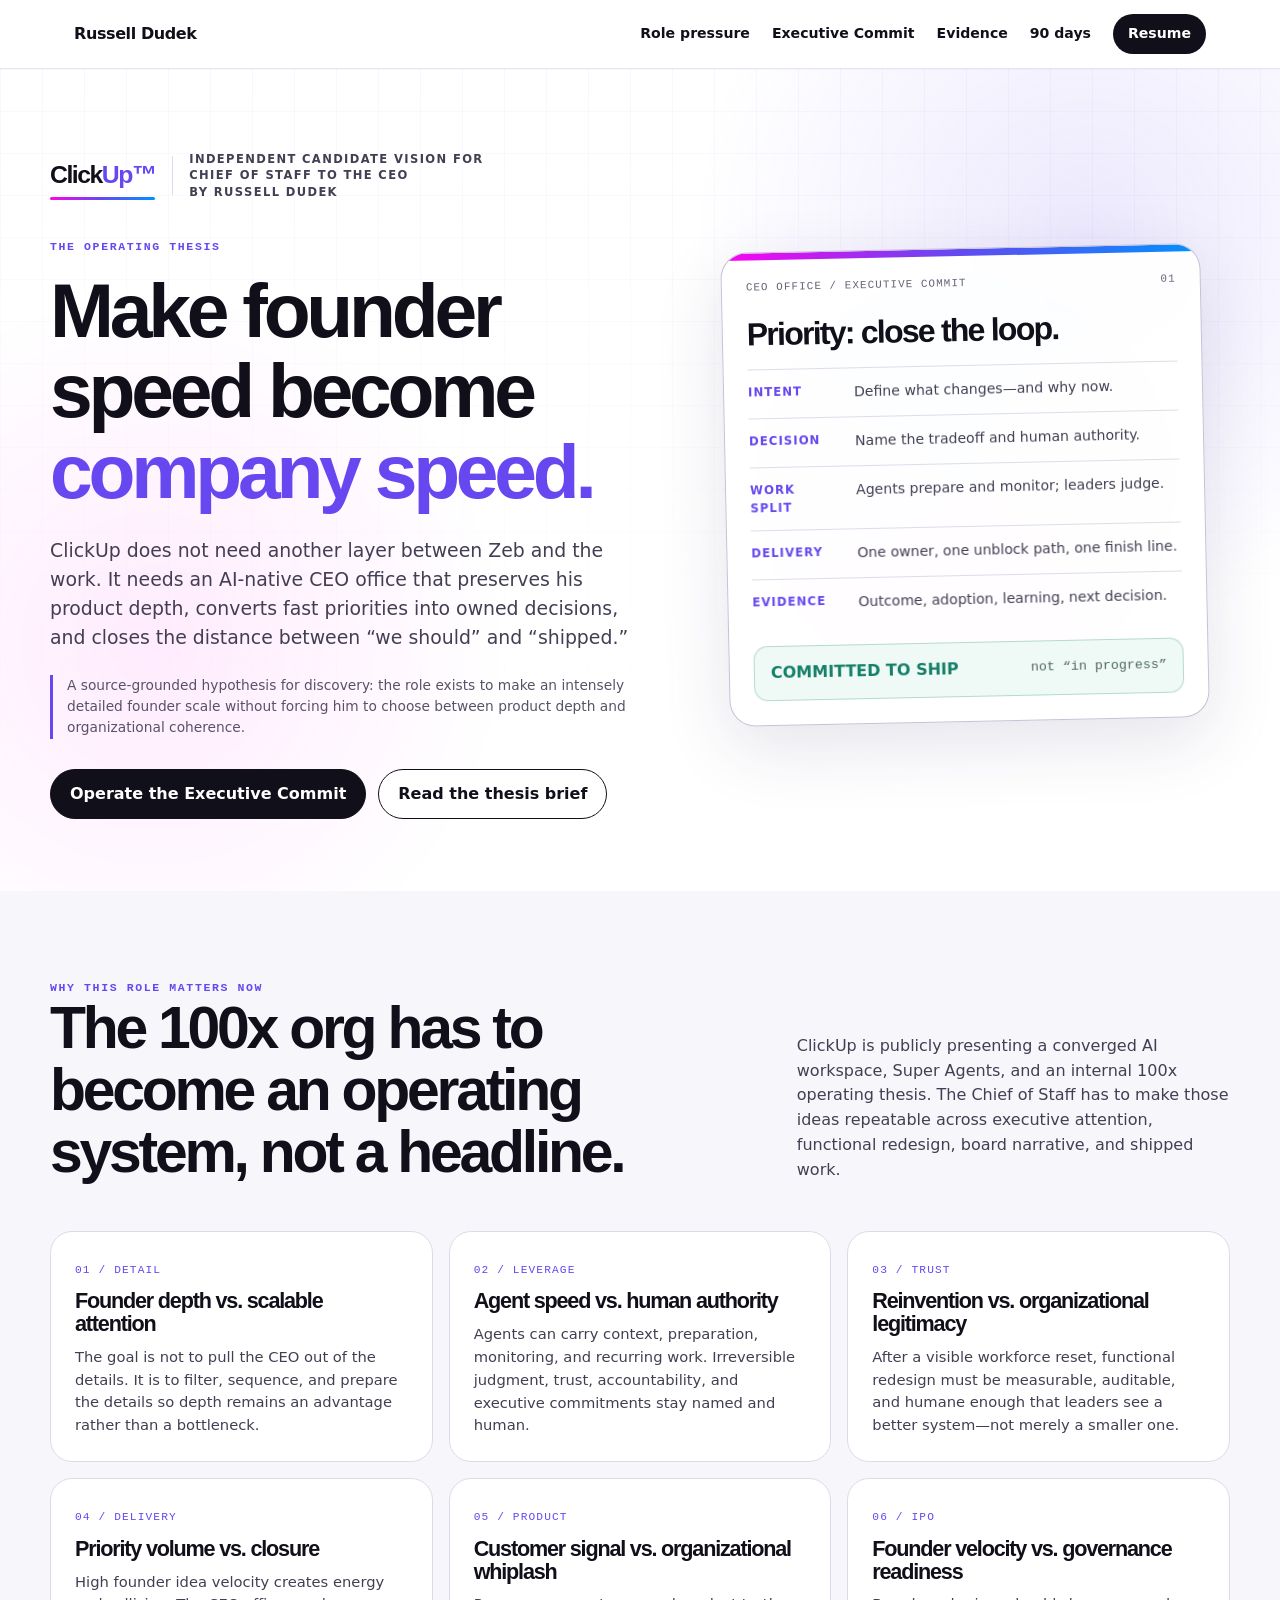
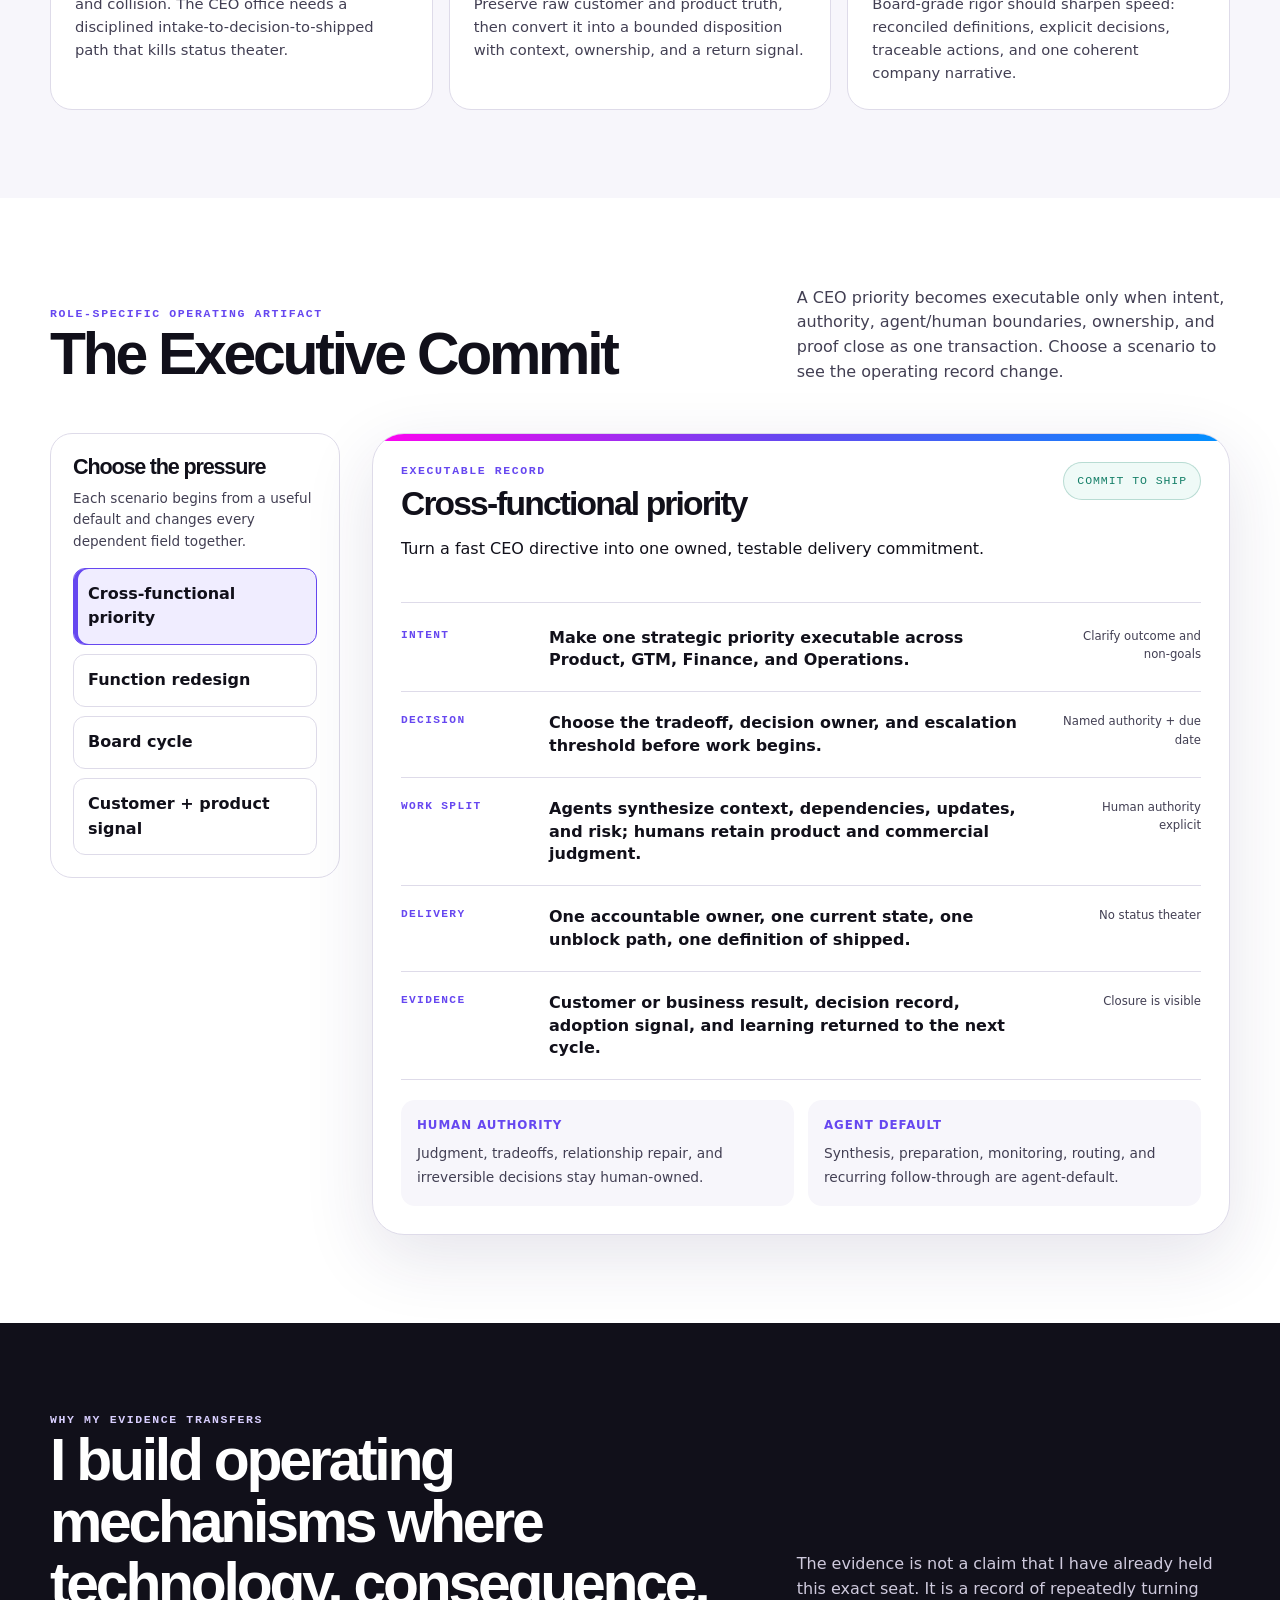
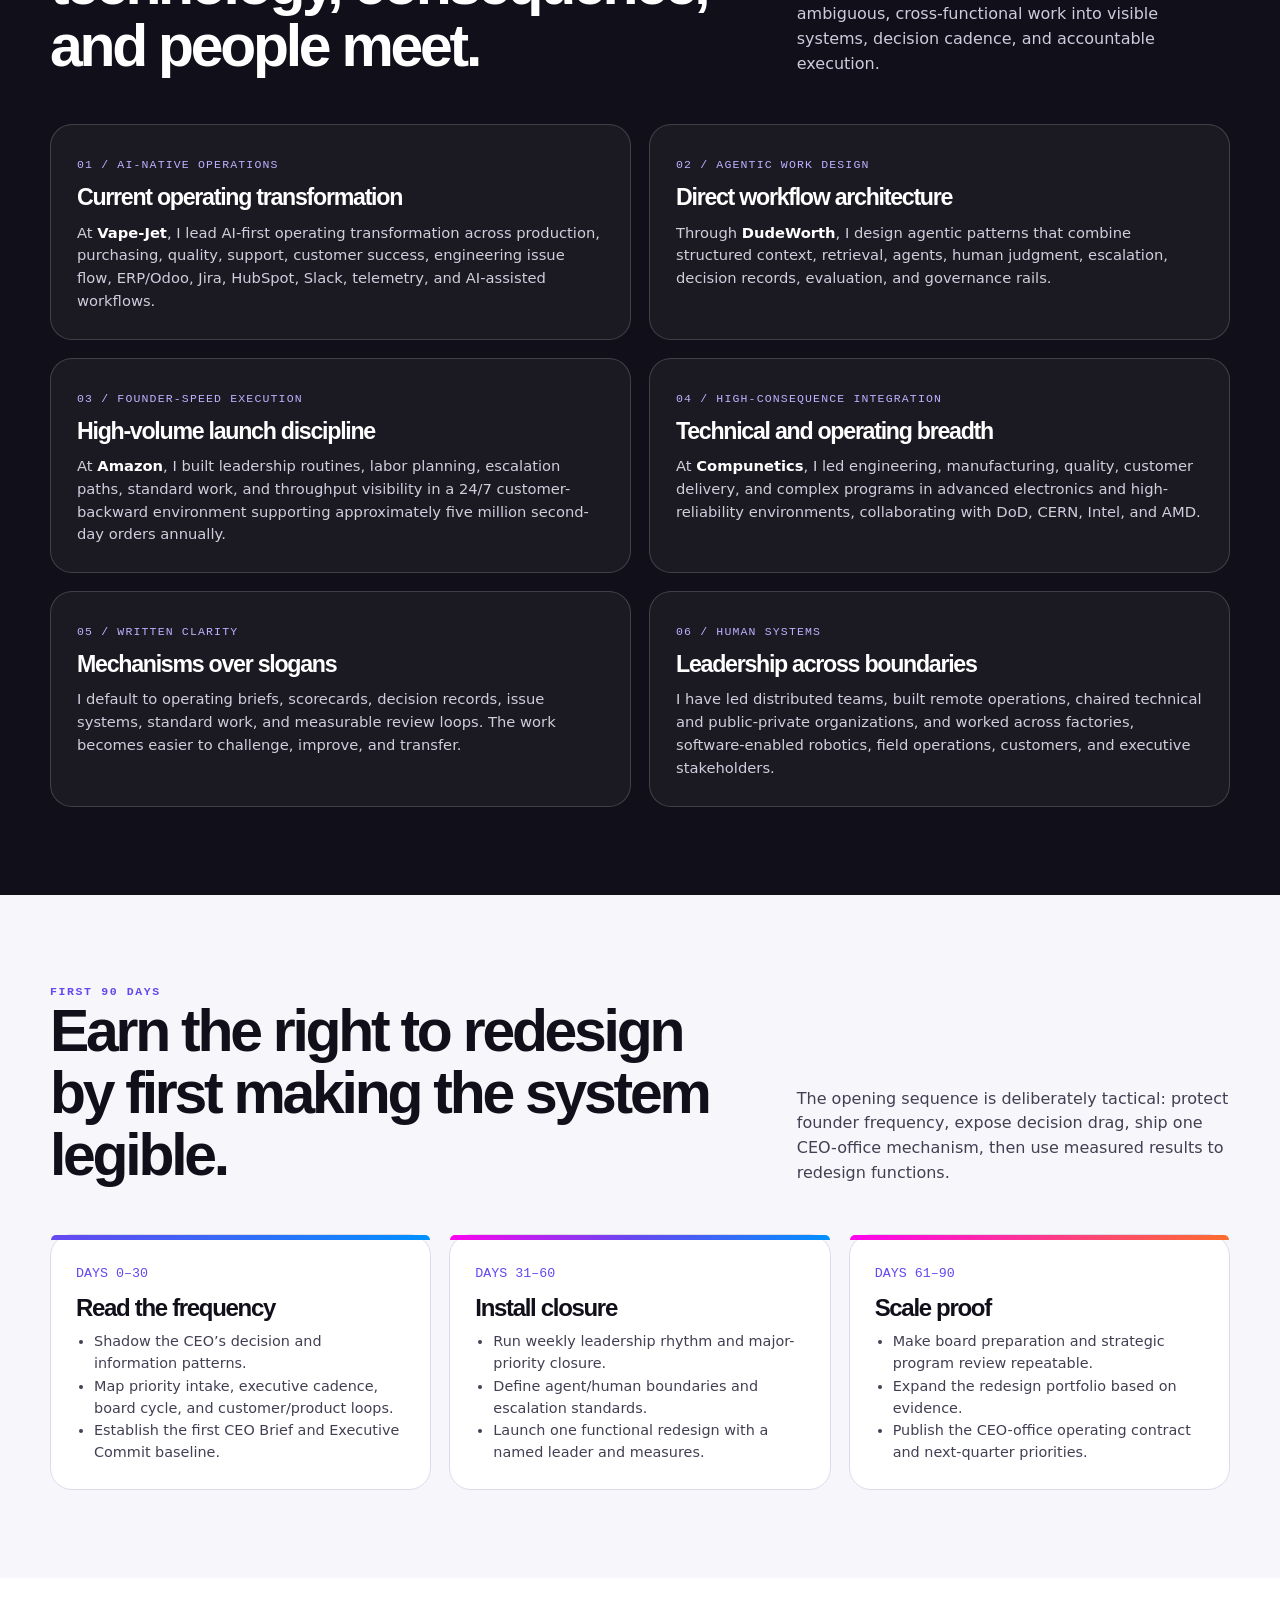
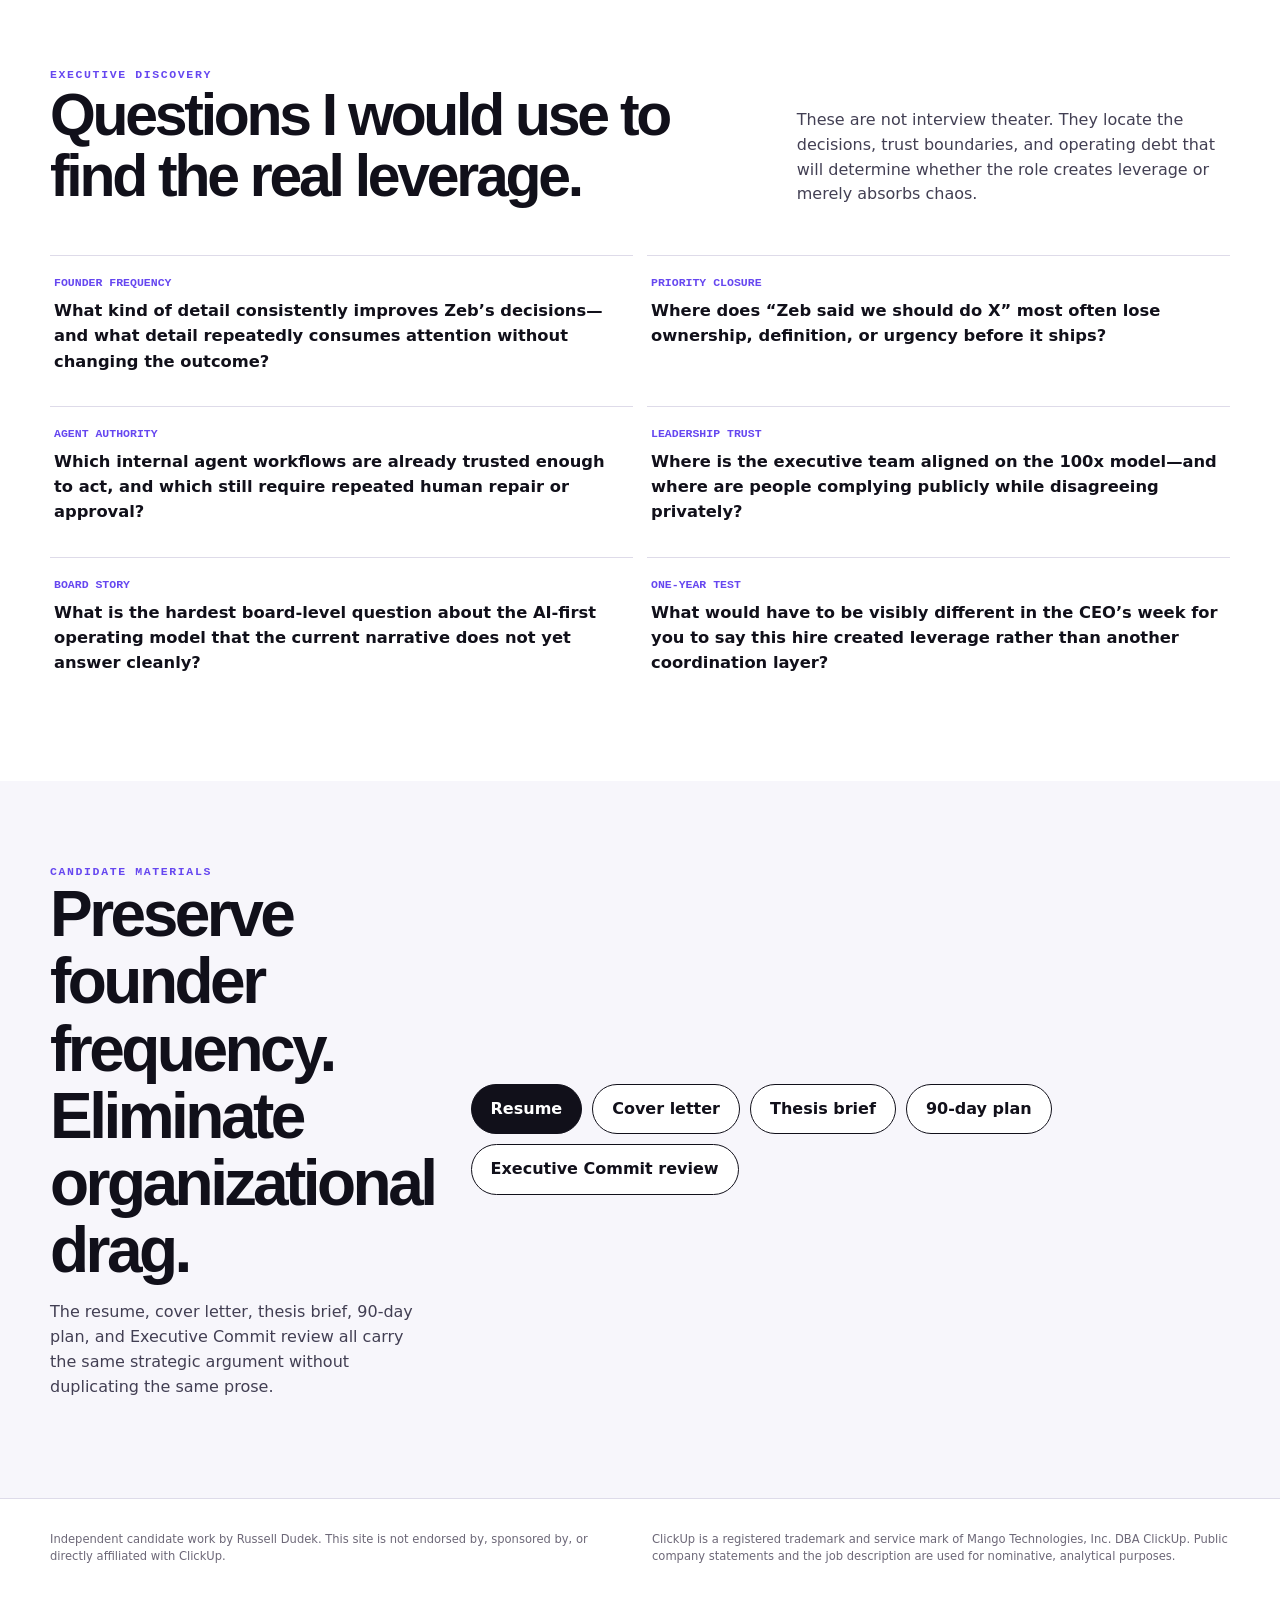
==== commit 0047747a: "Publish complete ClickUp campaign documents" ====
--- a/index.html
+++ b/index.html
@@ -1,30 +1,34 @@
 <!doctype html>
-<html lang="en">
-<head>
-<meta charset="utf-8">
-<meta name="viewport" content="width=device-width,initial-scale=1">
-<meta name="description" content="Russell Dudek's independent candidate vision for ClickUp Chief of Staff to the CEO.">
-<title>Russell Dudek | ClickUp Chief of Staff Candidate Vision</title>
-<style>
-:root{--pink:#ff02f0;--orange:#fc6d2d;--purple:#6647f0;--blue:#0091ff;--ink:#12111a;--muted:#5d596b;--paper:#fff;--soft:#f7f6fb;--line:#dedbe9;--green:#157f68;--shadow:0 24px 70px rgba(43,30,89,.14);--grad:linear-gradient(110deg,var(--pink),var(--purple) 52%,var(--blue));--max:1180px}*{box-sizing:border-box}html{scroll-behavior:smooth}body{margin:0;color:var(--ink);background:var(--paper);font-family:Inter,ui-sans-serif,system-ui,-apple-system,BlinkMacSystemFont,"Segoe UI",sans-serif;line-height:1.55}a{color:inherit}.skip{position:fixed;left:12px;top:-80px;z-index:999;background:#fff;border:2px solid var(--purple);padding:10px 14px;border-radius:10px}.skip:focus{top:12px}.nav{position:sticky;top:0;z-index:20;background:rgba(255,255,255,.94);backdrop-filter:blur(14px);border-bottom:1px solid rgba(222,219,233,.8)}.navin{max-width:var(--max);margin:auto;padding:14px 24px;display:flex;align-items:center;justify-content:space-between;gap:18px}.name{font-weight:900;letter-spacing:-.03em}.navlinks{display:flex;align-items:center;gap:20px;font-size:.86rem;font-weight:750}.navlinks a{text-decoration:none}.navlinks a:hover{text-decoration:underline;text-underline-offset:5px}.pill{padding:9px 14px;border-radius:999px;background:var(--ink);color:#fff}.hero{position:relative;overflow:hidden;padding:84px 24px 76px;background:radial-gradient(circle at 88% 18%,rgba(102,71,240,.14),transparent 30%),radial-gradient(circle at 10% 72%,rgba(255,2,240,.09),transparent 28%),#fff}.hero:before{content:"";position:absolute;inset:0;background-image:linear-gradient(rgba(102,71,240,.045) 1px,transparent 1px),linear-gradient(90deg,rgba(102,71,240,.045) 1px,transparent 1px);background-size:42px 42px;mask-image:linear-gradient(#000,transparent 88%);pointer-events:none}.hero-grid{position:relative;max-width:var(--max);margin:auto;display:grid;grid-template-columns:minmax(0,1.05fr) minmax(420px,.95fr);gap:62px;align-items:center}.lockup{display:flex;align-items:center;gap:15px;margin-bottom:36px}.clickup{font-size:1.55rem;font-weight:900;letter-spacing:-.07em;padding-right:16px;border-right:1px solid var(--line)}.clickup b{background:var(--grad);-webkit-background-clip:text;background-clip:text;color:transparent}.lockcopy{font-size:.7rem;line-height:1.45;text-transform:uppercase;letter-spacing:.12em;color:var(--muted);font-weight:800}.eyebrow{font-family:ui-monospace,SFMono-Regular,Consolas,monospace;text-transform:uppercase;letter-spacing:.14em;font-size:.7rem;font-weight:800;color:var(--purple)}h1,h2,h3{margin:0;line-height:1.05;letter-spacing:-.055em}h1{font-size:clamp(3.5rem,7vw,6.5rem);margin:14px 0 24px}h1 em{font-style:normal;background:var(--grad);-webkit-background-clip:text;background-clip:text;color:transparent}.lead{font-size:1.17rem;max-width:680px;color:var(--muted);margin:0}.hypothesis{max-width:680px;margin:22px 0 0;padding-left:14px;border-left:3px solid var(--purple);color:#625d70;font-size:.88rem}.actions{display:flex;flex-wrap:wrap;gap:12px;margin-top:30px}.button{display:inline-flex;align-items:center;justify-content:center;min-height:48px;padding:12px 19px;border-radius:999px;border:1px solid var(--ink);text-decoration:none;font-weight:850}.button.primary{background:var(--ink);color:#fff}.button.secondary{background:#fff}.button:hover{transform:translateY(-2px);box-shadow:0 10px 26px rgba(17,16,26,.12)}.stage{position:relative;min-height:520px;display:grid;place-items:center}.stage:before{content:"";position:absolute;width:420px;height:420px;border-radius:50%;background:conic-gradient(from 180deg,rgba(255,2,240,.17),rgba(102,71,240,.16),rgba(0,145,255,.13),rgba(252,109,45,.14),rgba(255,2,240,.17))}.sheet{position:relative;width:min(100%,480px);padding:27px 24px 24px;background:rgba(255,255,255,.96);border:1px solid #c7c1d6;border-radius:26px;box-shadow:var(--shadow);transform:rotate(-1deg);overflow:hidden}.sheet:before{content:"";position:absolute;inset:0 0 auto;height:7px;background:var(--grad)}.sheet-top{display:flex;justify-content:space-between;margin-bottom:20px;font:700 .67rem ui-monospace,SFMono-Regular,Consolas,monospace;letter-spacing:.1em;color:#6b6578}.sheet h2{font-size:2rem;margin-bottom:18px}.clause{display:grid;grid-template-columns:92px 1fr;gap:14px;padding:13px 0;border-top:1px solid var(--line);opacity:0;transform:translateX(24px);animation:assemble .62s cubic-bezier(.2,.8,.2,1) forwards;animation-delay:var(--d)}.clause:nth-of-type(even){transform:translateX(-24px)}.clause b{font-size:.72rem;text-transform:uppercase;letter-spacing:.09em;color:var(--purple)}.clause span{font-size:.87rem;color:var(--muted)}.seal{margin-top:18px;padding:14px 16px;border-radius:14px;background:#effaf7;border:1px solid rgba(21,127,104,.27);display:flex;justify-content:space-between;gap:14px;opacity:0;animation:seal .5s .85s ease forwards}.seal strong{color:var(--green)}.seal small{color:#506860;font-family:ui-monospace,SFMono-Regular,Consolas,monospace}@keyframes assemble{to{opacity:1;transform:translateX(0)}}@keyframes seal{to{opacity:1}}.section{padding:88px 24px}.soft{background:var(--soft)}.dark{background:var(--ink);color:#fff}.inner{max-width:var(--max);margin:auto}.section-head{display:grid;grid-template-columns:minmax(0,1fr) minmax(260px,.62fr);gap:48px;align-items:end;margin-bottom:46px}.section h2{font-size:clamp(2.35rem,4.6vw,4.45rem)}.section-head p{margin:0;color:var(--muted)}.dark .section-head p{color:#d0cbdc}.dark .eyebrow{color:#cfc5ff}.pressure-grid{display:grid;grid-template-columns:repeat(3,1fr);gap:16px}.card{padding:24px;border:1px solid var(--line);border-radius:22px;background:#fff}.card small{font:800 .68rem ui-monospace,SFMono-Regular,Consolas,monospace;letter-spacing:.1em;color:var(--purple)}.card h3{font-size:1.35rem;margin:10px 0}.card p{margin:0;color:var(--muted);font-size:.92rem}.lab{display:grid;grid-template-columns:290px minmax(0,1fr);gap:32px;align-items:start}.scenarios{position:sticky;top:84px;padding:22px;border:1px solid var(--line);border-radius:22px;background:#fff}.scenarios h3{font-size:1.35rem;margin-bottom:10px}.scenarios p{font-size:.85rem;color:var(--muted)}.buttons{display:grid;gap:9px}.scenario{appearance:none;text-align:left;border:1px solid var(--line);background:#fff;padding:13px 14px;border-radius:12px;font:750 .9rem inherit;cursor:pointer}.scenario[aria-pressed="true"]{border-color:var(--purple);background:#f0edff;box-shadow:inset 4px 0 0 var(--purple)}.scenario:focus-visible{outline:3px solid rgba(0,145,255,.35);outline-offset:2px}.workbench{position:relative;padding:28px;border-radius:30px;background:#fff;border:1px solid var(--line);box-shadow:var(--shadow);overflow:hidden}.workbench:before{content:"";position:absolute;inset:0 0 auto;height:7px;background:var(--grad)}.wbtop{display:flex;justify-content:space-between;gap:18px;align-items:start;padding-bottom:23px;border-bottom:1px solid var(--line)}.wbtop h3{font-size:2rem;margin-top:6px}.verdict{padding:9px 13px;border-radius:999px;background:#effaf7;border:1px solid rgba(21,127,104,.25);color:var(--green);font:800 .7rem ui-monospace,SFMono-Regular,Consolas,monospace;white-space:nowrap}.row{display:grid;grid-template-columns:125px minmax(0,1fr) 140px;gap:18px;padding:19px 0;border-bottom:1px solid var(--line);align-items:start}.label{font:800 .68rem ui-monospace,SFMono-Regular,Consolas,monospace;text-transform:uppercase;letter-spacing:.12em;color:var(--purple)}.value{font-weight:760;line-height:1.4}.proof{font-size:.73rem;color:var(--muted);text-align:right}.notes{display:grid;grid-template-columns:1fr 1fr;gap:14px;margin-top:20px}.note{padding:16px;border-radius:14px;background:var(--soft)}.note b{display:block;color:var(--purple);font-size:.72rem;text-transform:uppercase;letter-spacing:.08em;margin-bottom:6px}.note span{font-size:.86rem;color:var(--muted)}.evidence{display:grid;grid-template-columns:repeat(2,1fr);gap:18px}.evidence article{padding:26px;border:1px solid rgba(255,255,255,.17);border-radius:22px;background:rgba(255,255,255,.045)}.evidence small{font:800 .68rem ui-monospace,SFMono-Regular,Consolas,monospace;letter-spacing:.1em;color:#c6b8ff}.evidence h3{font-size:1.43rem;margin:10px 0}.evidence p{margin:0;color:#d2cedc;font-size:.92rem}.plan{display:grid;grid-template-columns:repeat(3,1fr);border:1px solid var(--line);border-radius:24px;overflow:hidden;background:#fff}.phase{padding:26px}.phase+ .phase{border-left:1px solid var(--line)}.phase small{font:800 .69rem ui-monospace,SFMono-Regular,Consolas,monospace;color:var(--purple)}.phase h3{font-size:1.45rem;margin:10px 0}.phase ul{padding-left:18px;margin:0;color:var(--muted);font-size:.9rem}.phase li+li{margin-top:8px}.questions{display:grid;grid-template-columns:repeat(2,1fr);gap:16px}.question{padding:22px;border:1px solid var(--line);border-radius:18px}.question b{font:800 .68rem ui-monospace,SFMono-Regular,Consolas,monospace;color:var(--purple);letter-spacing:.1em}.question p{margin:8px 0 0;color:var(--muted)}.closing{padding:74px 24px;background:linear-gradient(120deg,#12111a,#2b2148);color:#fff}.closing-in{max-width:var(--max);margin:auto;display:grid;grid-template-columns:1fr auto;gap:36px;align-items:center}.closing h2{font-size:clamp(2.2rem,4vw,4rem);margin:8px 0 14px}.closing p{max-width:700px;color:#d0cbdc}.contact{display:flex;flex-wrap:wrap;gap:10px}.contact a{color:#fff;text-decoration:none;border:1px solid rgba(255,255,255,.32);border-radius:999px;padding:11px 15px;font-weight:750}.footer{padding:24px;background:#0c0b12;color:#a9a4b3;font-size:.78rem}.footer-in{max-width:var(--max);margin:auto;display:flex;justify-content:space-between;gap:24px}.sr{position:absolute;width:1px;height:1px;padding:0;margin:-1px;overflow:hidden;clip:rect(0,0,0,0);white-space:nowrap;border:0}@media(max-width:980px){.hero-grid{grid-template-columns:1fr}.stage{min-height:480px}.pressure-grid{grid-template-columns:repeat(2,1fr)}.lab{grid-template-columns:1fr}.scenarios{position:static}.section-head{grid-template-columns:1fr}.closing-in{grid-template-columns:1fr}}@media(max-width:680px){.navlinks a:not(.pill){display:none}.hero{padding-top:58px}.lockup{align-items:flex-start}.hero-grid{gap:34px}.stage{min-height:auto}.sheet{transform:none}.pressure-grid,.evidence,.plan,.questions{grid-template-columns:1fr}.phase+.phase{border-left:0;border-top:1px solid var(--line)}.wbtop{display:grid}.row{grid-template-columns:1fr;gap:7px}.proof{text-align:left}.notes{grid-template-columns:1fr}.footer-in{display:grid}.section{padding:68px 20px}}@media(prefers-reduced-motion:reduce){html{scroll-behavior:auto}*,*:before,*:after{animation-duration:.001ms!important;animation-delay:0s!important;transition-duration:.001ms!important}.clause,.seal{opacity:1;transform:none}}
-</style>
-</head>
-<body>
-<a class="skip" href="#main">Skip to content</a>
-<nav class="nav"><div class="navin"><div class="name">Russell Dudek</div><div class="navlinks"><a href="#pressure">Role pressure</a><a href="#commit">Executive Commit</a><a href="#evidence">Evidence</a><a href="#plan">90 days</a><a class="pill" href="mailto:russelldudek@gmail.com">Contact</a></div></div></nav>
+<html lang="en"><head><meta charset="utf-8"><meta name="viewport" content="width=device-width,initial-scale=1"><title>Russell Dudek | ClickUp Chief of Staff Candidate Vision</title><meta name="description" content="Independent candidate vision for the Chief of Staff to the CEO role at ClickUp."><link rel="stylesheet" href="styles.css"></head>
+<body><a class="skip-link" href="#main">Skip to content</a>
+<nav class="site-nav"><div class="nav-inner"><div class="candidate-id">Russell Dudek</div><div class="nav-links"><a href="#pressure">Role pressure</a><a href="#commit-lab">Executive Commit</a><a href="#evidence">Evidence</a><a href="#plan">90 days</a><a class="nav-cta" href="resume.html">Resume</a></div></div></nav>
 <main id="main">
-<section class="hero"><div class="hero-grid"><div><div class="lockup"><div class="clickup">Click<b>Up™</b></div><div class="lockcopy">Independent candidate vision for<br><strong>Chief of Staff to the CEO</strong><br>by Russell Dudek</div></div><div class="eyebrow">The operating thesis</div><h1>Make founder speed become <em>company speed.</em></h1><p class="lead">ClickUp does not need another layer between Zeb and the work. It needs an AI-native CEO office that preserves his product depth, converts fast priorities into owned decisions, and closes the distance between “we should” and “shipped.”</p><p class="hypothesis">A source-grounded hypothesis for discovery: the role exists to make an intensely detailed founder scale without forcing him to choose between product depth and organizational coherence.</p><div class="actions"><a class="button primary" href="#commit">Operate the Executive Commit</a><a class="button secondary" href="#questions">Read the interview thesis</a></div></div><div class="stage" aria-label="Executive Commit assembly"><div class="sheet"><div class="sheet-top"><span>CEO OFFICE / EXECUTIVE COMMIT</span><span>01</span></div><h2>Priority: close the loop.</h2><div class="clause" style="--d:.10s"><b>Intent</b><span>Define what changes—and why now.</span></div><div class="clause" style="--d:.22s"><b>Decision</b><span>Name the tradeoff and human authority.</span></div><div class="clause" style="--d:.34s"><b>Work split</b><span>Agents prepare and monitor; leaders judge.</span></div><div class="clause" style="--d:.46s"><b>Delivery</b><span>One owner, one unblock path, one finish line.</span></div><div class="clause" style="--d:.58s"><b>Evidence</b><span>Outcome, adoption, learning, next decision.</span></div><div class="seal"><strong>COMMITTED TO SHIP</strong><small>not “in progress”</small></div></div></div></div></section>
-<section class="section soft" id="pressure"><div class="inner"><div class="section-head"><div><div class="eyebrow">Why this role matters now</div><h2>The 100x org has to become an operating system, not a headline.</h2></div><p>ClickUp is presenting a converged AI workspace, Super Agents, and an internal 100x operating thesis. The Chief of Staff has to make those ideas repeatable across executive attention, functional redesign, board narrative, and shipped work.</p></div><div class="pressure-grid"><article class="card"><small>01 / DETAIL</small><h3>Founder depth vs. scalable attention</h3><p>Filter, sequence, and prepare the details so product depth remains an advantage rather than a bottleneck.</p></article><article class="card"><small>02 / LEVERAGE</small><h3>Agent speed vs. human authority</h3><p>Agents carry context and recurring work. Irreversible judgment, trust, and executive commitments stay human.</p></article><article class="card"><small>03 / TRUST</small><h3>Reinvention vs. legitimacy</h3><p>Functional redesign must be measurable, auditable, and humane enough to earn leadership trust.</p></article><article class="card"><small>04 / DELIVERY</small><h3>Priority volume vs. closure</h3><p>Founder idea velocity needs a disciplined intake-to-decision-to-shipped path that kills status theater.</p></article><article class="card"><small>05 / PRODUCT</small><h3>Customer signal vs. whiplash</h3><p>Preserve raw signal, then convert it into a bounded disposition with context, ownership, and return learning.</p></article><article class="card"><small>06 / GOVERNANCE</small><h3>Velocity vs. board readiness</h3><p>Board-grade rigor should sharpen speed through reconciled definitions, explicit decisions, and traceable actions.</p></article></div></div></section>
-<section class="section" id="commit"><div class="inner"><div class="section-head"><div><div class="eyebrow">Role-specific operating artifact</div><h2>The Executive Commit</h2></div><p>A CEO priority becomes executable only when intent, authority, agent/human boundaries, ownership, and proof close as one transaction. Choose a scenario to change the record.</p></div><div class="lab"><aside class="scenarios"><h3>Choose the pressure</h3><p>Each selection updates every dependent field together.</p><div class="buttons"><button class="scenario" data-key="priority" aria-pressed="true">Cross-functional priority</button><button class="scenario" data-key="redesign" aria-pressed="false">Function redesign</button><button class="scenario" data-key="board" aria-pressed="false">Board cycle</button><button class="scenario" data-key="customer" aria-pressed="false">Customer + product signal</button></div><p id="live" class="sr" aria-live="polite"></p></aside><div class="workbench"><div class="wbtop"><div><div class="eyebrow">Executable record</div><h3 id="title">Cross-functional priority</h3><p id="subtitle">Turn a fast CEO directive into one owned, testable delivery commitment.</p></div><div class="verdict" id="verdict">COMMIT TO SHIP</div></div><div id="rows"></div><div class="notes"><div class="note"><b>Human authority</b><span id="human"></span></div><div class="note"><b>Agent default</b><span id="agent"></span></div></div></div></div></div></section>
-<section class="section dark" id="evidence"><div class="inner"><div class="section-head"><div><div class="eyebrow">Why my evidence transfers</div><h2>I build operating mechanisms where technology, consequence, and people meet.</h2></div><p>The evidence is not a claim that I have already held this exact seat. It is a record of repeatedly turning ambiguous, cross-functional work into visible systems, decision cadence, and accountable execution.</p></div><div class="evidence"><article><small>01 / AI-NATIVE OPERATIONS</small><h3>Current operating transformation</h3><p>At Vape-Jet, I lead AI-first operating transformation across production, purchasing, quality, support, customer success, engineering issue flow, ERP/Odoo, Jira, HubSpot, Slack, telemetry, and AI-assisted workflows.</p></article><article><small>02 / AGENTIC WORK DESIGN</small><h3>Direct workflow architecture</h3><p>Through DudeWorth, I design agentic patterns combining structured context, retrieval, agents, human judgment, escalation, decision records, evaluation, and governance rails.</p></article><article><small>03 / FOUNDER-SPEED EXECUTION</small><h3>High-volume launch discipline</h3><p>At Amazon, I built leadership routines, labor planning, escalation paths, standard work, and throughput visibility in a 24/7 customer-backward environment supporting approximately five million second-day orders annually.</p></article><article><small>04 / HIGH-CONSEQUENCE INTEGRATION</small><h3>Technical and operating breadth</h3><p>At Compunetics, I led engineering, manufacturing, quality, customer delivery, and complex programs in advanced electronics and high-reliability environments.</p></article><article><small>05 / WRITTEN CLARITY</small><h3>Mechanisms over slogans</h3><p>I default to operating briefs, scorecards, decision records, issue systems, standard work, and measurable review loops.</p></article><article><small>06 / HUMAN SYSTEMS</small><h3>Leadership across boundaries</h3><p>I have led distributed teams and worked across factories, robotics, field operations, customers, technical communities, and executive stakeholders.</p></article></div></div></section>
-<section class="section soft" id="plan"><div class="inner"><div class="section-head"><div><div class="eyebrow">First 90 days</div><h2>Earn the right to redesign by first making the system legible.</h2></div><p>Protect founder frequency, expose decision drag, ship one CEO-office mechanism, and use measured results to redesign functions.</p></div><div class="plan"><article class="phase"><small>DAYS 0–30</small><h3>Read the frequency</h3><ul><li>Shadow CEO decision and information patterns.</li><li>Map priority intake, executive cadence, board cycle, and customer/product loops.</li><li>Baseline decision latency and priority closure.</li></ul></article><article class="phase"><small>DAYS 31–60</small><h3>Install closure</h3><ul><li>Launch the Daily CEO Brief and Executive Commit.</li><li>Define agent/human boundaries and escalation standards.</li><li>Ship one consequential cross-functional priority.</li></ul></article><article class="phase"><small>DAYS 61–90</small><h3>Scale proof</h3><ul><li>Put board preparation and strategic review on rails.</li><li>Launch one bounded functional redesign.</li><li>Publish the CEO-office operating contract.</li></ul></article></div></div></section>
-<section class="section" id="questions"><div class="inner"><div class="section-head"><div><div class="eyebrow">Executive discovery</div><h2>Questions that locate the real leverage.</h2></div><p>These questions identify the decisions, trust boundaries, and operating debt that determine whether the role creates leverage or merely absorbs chaos.</p></div><div class="questions"><article class="question"><b>FOUNDER FREQUENCY</b><p>What kind of detail consistently improves Zeb’s decisions—and what detail consumes attention without changing the outcome?</p></article><article class="question"><b>PRIORITY CLOSURE</b><p>Where does “Zeb said we should do X” most often lose ownership, definition, or urgency before it ships?</p></article><article class="question"><b>AGENT AUTHORITY</b><p>Which internal agent workflows are trusted enough to act, and which still require repeated human repair?</p></article><article class="question"><b>LEADERSHIP TRUST</b><p>Where is the executive team aligned on the 100x model—and where are people complying publicly while disagreeing privately?</p></article><article class="question"><b>BOARD STORY</b><p>What is the hardest board-level question about the AI-first operating model that the current narrative does not yet answer cleanly?</p></article><article class="question"><b>ONE-YEAR TEST</b><p>What must be visibly different in the CEO’s week for this hire to have created leverage rather than another coordination layer?</p></article></div></div></section>
-<section class="closing"><div class="closing-in"><div><div class="eyebrow">Candidate contact</div><h2>Preserve founder frequency. Eliminate organizational drag.</h2><p>Russell Dudek — AI-native operating systems and executive execution leader. Currently based in Pittsburgh and actively relocating to the Tampa Bay area.</p></div><div class="contact"><a href="mailto:russelldudek@gmail.com">russelldudek@gmail.com</a><a href="tel:+14122878640">412.287.8640</a><a href="https://www.linkedin.com/in/russelldudek">LinkedIn</a></div></div></section>
+<section class="hero"><div class="hero-grid"><div>
+<div class="company-lockup"><div class="company-name" aria-label="ClickUp"><span>Click</span><span class="up">Up™</span></div><div class="lockup-copy">Independent candidate vision for<br><strong>Chief of Staff to the CEO</strong><br>by Russell Dudek</div></div>
+<div class="eyebrow">The operating thesis</div><h1>Make founder speed become <em>company speed.</em></h1>
+<p class="lead">ClickUp does not need another layer between Zeb and the work. It needs an AI-native CEO office that preserves his product depth, converts fast priorities into owned decisions, and closes the distance between “we should” and “shipped.”</p>
+<p class="hero-note">A source-grounded hypothesis for discovery: the role exists to make an intensely detailed founder scale without forcing him to choose between product depth and organizational coherence.</p>
+<div class="hero-actions"><a class="button primary" href="#commit-lab">Operate the Executive Commit</a><a class="button secondary" href="interview-brief.html">Read the thesis brief</a></div></div>
+<div class="commit-stage" aria-label="Animated Executive Commit assembly"><div class="commit-sheet"><div class="commit-kicker"><span>CEO OFFICE / EXECUTIVE COMMIT</span><span>01</span></div><h2 class="commit-title">Priority: close the loop.</h2>
+<div class="clause" style="--delay:.12s"><b>Intent</b><span>Define what changes—and why now.</span></div><div class="clause" style="--delay:.26s"><b>Decision</b><span>Name the tradeoff and human authority.</span></div><div class="clause" style="--delay:.40s"><b>Work split</b><span>Agents prepare and monitor; leaders judge.</span></div><div class="clause" style="--delay:.54s"><b>Delivery</b><span>One owner, one unblock path, one finish line.</span></div><div class="clause" style="--delay:.68s"><b>Evidence</b><span>Outcome, adoption, learning, next decision.</span></div><div class="commit-seal"><strong>COMMITTED TO SHIP</strong><small>not “in progress”</small></div></div></div>
+</div></section>
+
+<section class="section alt" id="pressure"><div class="section-inner"><div class="section-head"><div><div class="eyebrow">Why this role matters now</div><h2>The 100x org has to become an operating system, not a headline.</h2></div><p>ClickUp is publicly presenting a converged AI workspace, Super Agents, and an internal 100x operating thesis. The Chief of Staff has to make those ideas repeatable across executive attention, functional redesign, board narrative, and shipped work.</p></div>
+<div class="pressure-grid"><article class="pressure"><span>01 / DETAIL</span><h3>Founder depth vs. scalable attention</h3><p>The goal is not to pull the CEO out of the details. It is to filter, sequence, and prepare the details so depth remains an advantage rather than a bottleneck.</p></article><article class="pressure"><span>02 / LEVERAGE</span><h3>Agent speed vs. human authority</h3><p>Agents can carry context, preparation, monitoring, and recurring work. Irreversible judgment, trust, accountability, and executive commitments stay named and human.</p></article><article class="pressure"><span>03 / TRUST</span><h3>Reinvention vs. organizational legitimacy</h3><p>After a visible workforce reset, functional redesign must be measurable, auditable, and humane enough that leaders see a better system—not merely a smaller one.</p></article><article class="pressure"><span>04 / DELIVERY</span><h3>Priority volume vs. closure</h3><p>High founder idea velocity creates energy and collision. The CEO office needs a disciplined intake-to-decision-to-shipped path that kills status theater.</p></article><article class="pressure"><span>05 / PRODUCT</span><h3>Customer signal vs. organizational whiplash</h3><p>Preserve raw customer and product truth, then convert it into a bounded disposition with context, ownership, and a return signal.</p></article><article class="pressure"><span>06 / IPO</span><h3>Founder velocity vs. governance readiness</h3><p>Board-grade rigor should sharpen speed: reconciled definitions, explicit decisions, traceable actions, and one coherent company narrative.</p></article></div></div></section>
+
+<section class="section" id="commit-lab"><div class="section-inner"><div class="section-head"><div><div class="eyebrow">Role-specific operating artifact</div><h2>The Executive Commit</h2></div><p>A CEO priority becomes executable only when intent, authority, agent/human boundaries, ownership, and proof close as one transaction. Choose a scenario to see the operating record change.</p></div>
+<div class="commit-lab"><aside class="scenario-panel"><h3>Choose the pressure</h3><p>Each scenario begins from a useful default and changes every dependent field together.</p><div class="scenario-buttons"><button class="scenario-button" data-scenario="priority" aria-pressed="true">Cross-functional priority</button><button class="scenario-button" data-scenario="redesign" aria-pressed="false">Function redesign</button><button class="scenario-button" data-scenario="board" aria-pressed="false">Board cycle</button><button class="scenario-button" data-scenario="customer" aria-pressed="false">Customer + product signal</button></div><p id="scenario-live" class="sr-only" aria-live="polite"></p></aside>
+<div class="commit-workbench"><div class="workbench-top"><div><div class="eyebrow">Executable record</div><h3 id="scenario-title">Cross-functional priority</h3><p id="scenario-subtitle">Turn a fast CEO directive into one owned, testable delivery commitment.</p></div><div class="verdict" id="scenario-verdict">COMMIT TO SHIP</div></div>
+<div class="commit-rows"><div class="commit-row"><div class="row-label">Intent</div><div class="row-value" data-value="intent"></div><div class="row-proof" data-proof="intent"></div></div><div class="commit-row"><div class="row-label">Decision</div><div class="row-value" data-value="decision"></div><div class="row-proof" data-proof="decision"></div></div><div class="commit-row"><div class="row-label">Work split</div><div class="row-value" data-value="split"></div><div class="row-proof" data-proof="split"></div></div><div class="commit-row"><div class="row-label">Delivery</div><div class="row-value" data-value="delivery"></div><div class="row-proof" data-proof="delivery"></div></div><div class="commit-row"><div class="row-label">Evidence</div><div class="row-value" data-value="evidence"></div><div class="row-proof" data-proof="evidence"></div></div></div>
+<div class="workbench-note"><div class="mini-panel"><b>Human authority</b><span id="human-note"></span></div><div class="mini-panel"><b>Agent default</b><span id="agent-note"></span></div></div></div></div></div></section>
+
+<section class="section dark" id="evidence"><div class="section-inner"><div class="section-head"><div><div class="eyebrow">Why my evidence transfers</div><h2>I build operating mechanisms where technology, consequence, and people meet.</h2></div><p>The evidence is not a claim that I have already held this exact seat. It is a record of repeatedly turning ambiguous, cross-functional work into visible systems, decision cadence, and accountable execution.</p></div>
+<div class="evidence-grid"><article class="evidence-item"><span class="number">01 / AI-NATIVE OPERATIONS</span><h3>Current operating transformation</h3><p>At <strong>Vape-Jet</strong>, I lead AI-first operating transformation across production, purchasing, quality, support, customer success, engineering issue flow, ERP/Odoo, Jira, HubSpot, Slack, telemetry, and AI-assisted workflows.</p></article><article class="evidence-item"><span class="number">02 / AGENTIC WORK DESIGN</span><h3>Direct workflow architecture</h3><p>Through <strong>DudeWorth</strong>, I design agentic patterns that combine structured context, retrieval, agents, human judgment, escalation, decision records, evaluation, and governance rails.</p></article><article class="evidence-item"><span class="number">03 / FOUNDER-SPEED EXECUTION</span><h3>High-volume launch discipline</h3><p>At <strong>Amazon</strong>, I built leadership routines, labor planning, escalation paths, standard work, and throughput visibility in a 24/7 customer-backward environment supporting approximately five million second-day orders annually.</p></article><article class="evidence-item"><span class="number">04 / HIGH-CONSEQUENCE INTEGRATION</span><h3>Technical and operating breadth</h3><p>At <strong>Compunetics</strong>, I led engineering, manufacturing, quality, customer delivery, and complex programs in advanced electronics and high-reliability environments, collaborating with DoD, CERN, Intel, and AMD.</p></article><article class="evidence-item"><span class="number">05 / WRITTEN CLARITY</span><h3>Mechanisms over slogans</h3><p>I default to operating briefs, scorecards, decision records, issue systems, standard work, and measurable review loops. The work becomes easier to challenge, improve, and transfer.</p></article><article class="evidence-item"><span class="number">06 / HUMAN SYSTEMS</span><h3>Leadership across boundaries</h3><p>I have led distributed teams, built remote operations, chaired technical and public-private organizations, and worked across factories, software-enabled robotics, field operations, customers, and executive stakeholders.</p></article></div></div></section>
+
+<section class="section alt" id="plan"><div class="section-inner"><div class="section-head"><div><div class="eyebrow">First 90 days</div><h2>Earn the right to redesign by first making the system legible.</h2></div><p>The opening sequence is deliberately tactical: protect founder frequency, expose decision drag, ship one CEO-office mechanism, then use measured results to redesign functions.</p></div><div class="plan-strip"><article class="phase"><small>DAYS 0–30</small><h3>Read the frequency</h3><ul><li>Shadow the CEO’s decision and information patterns.</li><li>Map priority intake, executive cadence, board cycle, and customer/product loops.</li><li>Establish the first CEO Brief and Executive Commit baseline.</li></ul></article><article class="phase"><small>DAYS 31–60</small><h3>Install closure</h3><ul><li>Run weekly leadership rhythm and major-priority closure.</li><li>Define agent/human boundaries and escalation standards.</li><li>Launch one functional redesign with a named leader and measures.</li></ul></article><article class="phase"><small>DAYS 61–90</small><h3>Scale proof</h3><ul><li>Make board preparation and strategic program review repeatable.</li><li>Expand the redesign portfolio based on evidence.</li><li>Publish the CEO-office operating contract and next-quarter priorities.</li></ul></article></div></div></section>
+
+<section class="section" id="questions"><div class="section-inner"><div class="section-head"><div><div class="eyebrow">Executive discovery</div><h2>Questions I would use to find the real leverage.</h2></div><p>These are not interview theater. They locate the decisions, trust boundaries, and operating debt that will determine whether the role creates leverage or merely absorbs chaos.</p></div><div class="question-grid"><article class="question"><b>FOUNDER FREQUENCY</b><p>What kind of detail consistently improves Zeb’s decisions—and what detail repeatedly consumes attention without changing the outcome?</p></article><article class="question"><b>PRIORITY CLOSURE</b><p>Where does “Zeb said we should do X” most often lose ownership, definition, or urgency before it ships?</p></article><article class="question"><b>AGENT AUTHORITY</b><p>Which internal agent workflows are already trusted enough to act, and which still require repeated human repair or approval?</p></article><article class="question"><b>LEADERSHIP TRUST</b><p>Where is the executive team aligned on the 100x model—and where are people complying publicly while disagreeing privately?</p></article><article class="question"><b>BOARD STORY</b><p>What is the hardest board-level question about the AI-first operating model that the current narrative does not yet answer cleanly?</p></article><article class="question"><b>ONE-YEAR TEST</b><p>What would have to be visibly different in the CEO’s week for you to say this hire created leverage rather than another coordination layer?</p></article></div></div></section>
+
+<section class="closing"><div class="closing-inner"><div><div class="eyebrow">Candidate materials</div><h2>Preserve founder frequency. Eliminate organizational drag.</h2><p>The resume, cover letter, thesis brief, 90-day plan, and Executive Commit review all carry the same strategic argument without duplicating the same prose.</p></div><div class="doc-actions"><a class="button primary" href="resume.html">Resume</a><a class="button secondary" href="cover-letter.html">Cover letter</a><a class="button secondary" href="interview-brief.html">Thesis brief</a><a class="button secondary" href="90-day-plan.html">90-day plan</a><a class="button secondary" href="executive-commit.html">Executive Commit review</a></div></div></section>
 </main>
-<footer class="footer"><div class="footer-in"><span>Independent candidate work by Russell Dudek.</span><span>This site is not endorsed by or affiliated with ClickUp.</span></div></footer>
-<script>
-const data={priority:{title:'Cross-functional priority',subtitle:'Turn a fast CEO directive into one owned, testable delivery commitment.',verdict:'COMMIT TO SHIP',rows:[['Intent','Make one strategic priority executable across Product, GTM, Finance, and Operations.','Outcome + non-goals'],['Decision','Choose the tradeoff, decision owner, and escalation threshold before work begins.','Authority + due date'],['Work split','Agents synthesize context and risk; humans retain product and commercial judgment.','Human authority explicit'],['Delivery','One owner, one current state, one unblock path, one definition of shipped.','No status theater'],['Evidence','Customer or business result, adoption signal, decision record, and returned learning.','Closure visible']],human:'Judgment, tradeoffs, relationship repair, and irreversible decisions stay human-owned.',agent:'Synthesis, preparation, monitoring, routing, and recurring follow-through are agent-default.'},redesign:{title:'Function redesign',subtitle:'Question the workflow itself before assigning automation to it.',verdict:'REDESIGN FIRST',rows:[['Intent','Remove work that exists only because the old organization or toolchain required it.','Start with purpose'],['Decision','Eliminate, agentize, retain for human judgment, or rebuild as a new operating path.','Four-way disposition'],['Work split','Agents own repeatable context work; humans own exceptions, trust, and system design.','Not task automation'],['Delivery','Pilot inside one value stream with an accountable leader and reversible boundary.','Bound the experiment'],['Evidence','Cycle time, labor avoided, rework, adoption, quality, and leader capacity reclaimed.','Measure the work']],human:'The function leader owns the operating outcome and accepts the redesigned decision rights.',agent:'Agents execute recurring work inside explicit permissions, audit logs, and escalation rules.'},board:{title:'Board cycle',subtitle:'Make the AI-era company narrative rigorous enough to survive board scrutiny.',verdict:'BOARD-READY',rows:[['Intent','Connect strategy, operating model, product proof, economics, risk, and next decisions.','Narrative follows choices'],['Decision','Identify what the board must understand, challenge, approve, or monitor.','Every page earns a decision'],['Work split','Agents assemble and reconcile source material; executives own interpretation.','No automated conviction'],['Delivery','Single narrative owner, locked definitions, review cadence, dry run, and issue log.','Preparation on rails'],['Evidence','Traceable data, closed actions, decision quality, and consistent executive narratives.','One company story']],human:'CEO and executives retain accountability for interpretation, risk posture, and commitments.',agent:'Agents maintain the evidence room, reconcile deltas, and surface contradictions.'},customer:{title:'Customer + product signal',subtitle:'Keep the CEO deep in product and customers without turning raw signal into whiplash.',verdict:'DECIDE, THEN ROUTE',rows:[['Intent','Convert an insight into a bounded decision rather than an untracked request.','Preserve signal fidelity'],['Decision','Classify as immediate fix, discovery input, strategic bet, defect, or watch item.','Route by consequence'],['Work split','Agents retrieve comparable evidence; humans judge product meaning and consequence.','Context before priority'],['Delivery','Assign one owner and response date; publish disposition back to the source.','Close the loop'],['Evidence','Decision latency, repeat-signal frequency, customer response, shipped change, outcome.','Signal becomes learning']],human:'Product judgment, customer empathy, and priority tradeoffs remain leadership work.',agent:'Agents cluster signals, retrieve history, draft briefs, and monitor disposition.'}};
-const rows=document.getElementById('rows');function render(k){const s=data[k];document.querySelectorAll('.scenario').forEach(b=>b.setAttribute('aria-pressed',String(b.dataset.key===k)));document.getElementById('title').textContent=s.title;document.getElementById('subtitle').textContent=s.subtitle;document.getElementById('verdict').textContent=s.verdict;rows.innerHTML=s.rows.map(r=>`<div class="row"><div class="label">${r[0]}</div><div class="value">${r[1]}</div><div class="proof">${r[2]}</div></div>`).join('');document.getElementById('human').textContent=s.human;document.getElementById('agent').textContent=s.agent;document.getElementById('live').textContent=`${s.title} selected. ${s.verdict}.`}document.querySelectorAll('.scenario').forEach(b=>b.addEventListener('click',()=>render(b.dataset.key)));render('priority');
-</script>
-</body>
-</html>+<footer class="site-footer"><div class="footer-inner"><p>Independent candidate work by Russell Dudek. This site is not endorsed by, sponsored by, or directly affiliated with ClickUp.</p><p>ClickUp is a registered trademark and service mark of Mango Technologies, Inc. DBA ClickUp. Public company statements and the job description are used for nominative, analytical purposes.</p></div></footer><script src="app.js"></script></body></html>
--- a/styles.css
+++ b/styles.css
@@ -0,0 +1,74 @@
+@import url("brand-tokens.css");
+*{box-sizing:border-box}
+html{scroll-behavior:smooth}
+body{margin:0;background:var(--paper);color:var(--ink);font-family:Inter,ui-sans-serif,system-ui,-apple-system,BlinkMacSystemFont,"Segoe UI",sans-serif;line-height:1.55}
+a{color:inherit}
+img{max-width:100%}
+.skip-link{position:fixed;left:12px;top:-80px;z-index:999;background:#fff;border:2px solid var(--clickup-purple);padding:10px 14px;border-radius:10px}.skip-link:focus{top:12px}
+.site-nav{position:sticky;top:0;z-index:50;background:rgba(255,255,255,.93);backdrop-filter:blur(16px);border-bottom:1px solid rgba(222,219,233,.72)}
+.nav-inner{max-width:var(--max);margin:auto;padding:14px 24px;display:flex;align-items:center;justify-content:space-between;gap:20px}
+.candidate-id{font-weight:850;letter-spacing:-.025em}
+.nav-links{display:flex;align-items:center;gap:22px;font-size:.88rem;font-weight:700}.nav-links a{text-decoration:none}.nav-links a:hover{text-decoration:underline;text-underline-offset:5px}.nav-cta{padding:9px 15px;border-radius:999px;background:var(--ink);color:#fff}
+.hero{overflow:hidden;position:relative;padding:82px 24px 72px;background:radial-gradient(circle at 85% 20%,rgba(102,71,240,.12),transparent 31%),radial-gradient(circle at 12% 70%,rgba(255,2,240,.08),transparent 28%),#fff}
+.hero:before{content:"";position:absolute;inset:0;background-image:linear-gradient(rgba(102,71,240,.045) 1px,transparent 1px),linear-gradient(90deg,rgba(102,71,240,.045) 1px,transparent 1px);background-size:42px 42px;mask-image:linear-gradient(to bottom,#000,transparent 85%);pointer-events:none}
+.hero-grid{position:relative;max-width:var(--max);margin:auto;display:grid;grid-template-columns:minmax(0,1.05fr) minmax(430px,.95fr);gap:64px;align-items:center}
+.company-lockup{display:flex;align-items:center;gap:16px;margin-bottom:38px}.company-name{font-family:"Plus Jakarta Sans",Inter,sans-serif;font-size:1.55rem;font-weight:850;letter-spacing:-.06em;padding-right:17px;border-right:1px solid var(--line)}.company-name .up{background:var(--gradient-brand);-webkit-background-clip:text;background-clip:text;color:transparent}.lockup-copy{font-size:.72rem;line-height:1.42;text-transform:uppercase;letter-spacing:.12em;color:var(--ink-soft);font-weight:760}
+.eyebrow{font-family:"Sometype Mono",ui-monospace,SFMono-Regular,Consolas,monospace;text-transform:uppercase;letter-spacing:.14em;font-size:.72rem;font-weight:760;color:var(--clickup-purple)}
+h1,h2,h3{font-family:"Plus Jakarta Sans",Inter,sans-serif;letter-spacing:-.055em;line-height:1.05;margin:0}
+h1{font-size:clamp(3.5rem,7vw,6.65rem);max-width:760px;margin:14px 0 24px}h1 em{font-style:normal;background:var(--gradient-brand);-webkit-background-clip:text;background-clip:text;color:transparent}
+.lead{font-size:1.18rem;max-width:670px;color:var(--ink-soft);margin:0}.hero-note{font-size:.86rem;max-width:670px;border-left:3px solid var(--clickup-purple);padding-left:14px;color:#585268;margin:22px 0 0}
+.hero-actions{display:flex;flex-wrap:wrap;gap:12px;margin-top:30px}.button{display:inline-flex;align-items:center;justify-content:center;min-height:48px;padding:12px 19px;border-radius:999px;font-weight:800;text-decoration:none;border:1px solid var(--ink)}.button.primary{background:var(--ink);color:#fff}.button.secondary{background:#fff}.button:hover{transform:translateY(-2px);box-shadow:0 9px 26px rgba(17,16,26,.1)}
+.commit-stage{position:relative;min-height:520px;display:grid;place-items:center}.commit-stage:before{content:"";position:absolute;width:420px;height:420px;border-radius:50%;background:conic-gradient(from 180deg,rgba(255,2,240,.16),rgba(102,71,240,.15),rgba(0,145,255,.12),rgba(252,109,45,.13),rgba(255,2,240,.16));filter:blur(2px)}
+.commit-sheet{position:relative;width:min(100%,480px);padding:26px 24px 24px;background:rgba(255,255,255,.94);border:1px solid rgba(185,178,204,.8);border-radius:26px;box-shadow:var(--shadow);transform:rotate(-1.2deg);overflow:hidden}
+.commit-sheet:before{content:"";position:absolute;left:0;top:0;width:100%;height:7px;background:var(--gradient-brand)}
+.commit-kicker{display:flex;justify-content:space-between;gap:12px;margin-bottom:22px;font-family:"Sometype Mono",ui-monospace,monospace;font-size:.68rem;text-transform:uppercase;letter-spacing:.1em;color:#686176}.commit-title{font-size:2rem;margin-bottom:18px}.clause{position:relative;display:grid;grid-template-columns:92px 1fr;gap:14px;padding:13px 0;border-top:1px solid var(--line);opacity:0;transform:translateX(var(--offset,28px));animation:assemble .72s cubic-bezier(.2,.8,.2,1) forwards;animation-delay:var(--delay)}.clause:nth-of-type(even){--offset:-28px}.clause b{font-size:.73rem;text-transform:uppercase;letter-spacing:.09em;color:var(--clickup-purple)}.clause span{font-size:.88rem;color:var(--ink-soft)}
+.commit-seal{margin-top:18px;display:flex;align-items:center;justify-content:space-between;gap:16px;padding:14px 16px;border-radius:14px;background:#effaf7;border:1px solid rgba(21,127,104,.27);opacity:0;transform:scale(.94);animation:seal .6s .95s ease forwards}.commit-seal strong{color:var(--success);font-size:1rem}.commit-seal small{font-family:"Sometype Mono",monospace;color:#4f665f}
+@keyframes assemble{to{opacity:1;transform:translateX(0)}}@keyframes seal{to{opacity:1;transform:scale(1)}}
+.section{padding:88px 24px}.section.alt{background:var(--paper-alt)}.section.dark{background:var(--ink);color:#fff}.section-inner{max-width:var(--max);margin:auto}.section-head{display:grid;grid-template-columns:minmax(0,1fr) minmax(260px,.62fr);gap:48px;align-items:end;margin-bottom:48px}.section h2{font-size:clamp(2.35rem,4.6vw,4.5rem)}.section-head p{margin:0;color:var(--ink-soft)}.dark .section-head p{color:#cfcadd}.dark .eyebrow{color:#d9cfff}
+.pressure-grid{display:grid;grid-template-columns:repeat(3,1fr);gap:16px}.pressure{padding:24px;border:1px solid var(--line);border-radius:var(--radius-lg);background:#fff}.pressure span{font-family:"Sometype Mono",monospace;font-size:.7rem;color:var(--clickup-purple);letter-spacing:.1em}.pressure h3{font-size:1.35rem;margin:10px 0}.pressure p{font-size:.92rem;color:var(--ink-soft);margin:0}
+.commit-lab{display:grid;grid-template-columns:290px minmax(0,1fr);gap:32px;align-items:start}.scenario-panel{position:sticky;top:86px;padding:22px;border:1px solid var(--line);border-radius:var(--radius-lg);background:#fff}.scenario-panel h3{font-size:1.35rem;margin-bottom:10px}.scenario-panel p{font-size:.85rem;color:var(--ink-soft);margin:0 0 16px}.scenario-buttons{display:grid;gap:9px}.scenario-button{appearance:none;text-align:left;border:1px solid var(--line);background:#fff;padding:13px 14px;border-radius:12px;font:inherit;font-weight:760;color:var(--ink);cursor:pointer}.scenario-button[aria-pressed="true"]{border-color:var(--clickup-purple);background:#f0edff;box-shadow:inset 4px 0 0 var(--clickup-purple)}.scenario-button:focus-visible{outline:3px solid rgba(0,145,255,.35);outline-offset:2px}
+.commit-workbench{position:relative;padding:28px;border-radius:var(--radius-xl);background:#fff;border:1px solid var(--line);box-shadow:var(--shadow);overflow:hidden}.commit-workbench:before{content:"";position:absolute;left:0;top:0;right:0;height:7px;background:var(--gradient-brand)}
+.workbench-top{display:flex;justify-content:space-between;gap:20px;align-items:start;padding-bottom:24px;border-bottom:1px solid var(--line)}.workbench-top h3{font-size:2.1rem;margin-top:6px}.verdict{padding:9px 13px;border-radius:999px;font-family:"Sometype Mono",monospace;font-size:.72rem;letter-spacing:.08em;background:#effaf7;color:var(--success);border:1px solid rgba(21,127,104,.25);white-space:nowrap}
+.commit-rows{margin-top:4px}.commit-row{display:grid;grid-template-columns:130px minmax(0,1fr) 142px;gap:18px;padding:20px 0;border-bottom:1px solid var(--line);align-items:start}.row-label{font-family:"Sometype Mono",monospace;text-transform:uppercase;font-size:.7rem;letter-spacing:.12em;color:var(--clickup-purple);font-weight:800}.row-value{font-weight:760;line-height:1.4}.row-proof{font-size:.73rem;color:var(--ink-soft);text-align:right}.workbench-note{display:grid;grid-template-columns:1fr 1fr;gap:14px;margin-top:20px}.mini-panel{padding:16px;border-radius:14px;background:var(--paper-alt)}.mini-panel b{display:block;font-size:.74rem;text-transform:uppercase;letter-spacing:.08em;color:var(--clickup-purple);margin-bottom:6px}.mini-panel span{font-size:.86rem;color:var(--ink-soft)}
+.evidence-grid{display:grid;grid-template-columns:repeat(2,1fr);gap:18px}.evidence-item{padding:26px;border:1px solid rgba(255,255,255,.17);border-radius:var(--radius-lg);background:rgba(255,255,255,.045)}.evidence-item .number{font-family:"Sometype Mono",monospace;color:#bfb0ff;font-size:.72rem;letter-spacing:.1em}.evidence-item h3{font-size:1.45rem;margin:9px 0 12px}.evidence-item p{margin:0;color:#d1cddd;font-size:.92rem}.evidence-item strong{color:#fff}
+.plan-strip{display:grid;grid-template-columns:repeat(3,1fr);gap:18px}.phase{position:relative;padding:25px;border-radius:var(--radius-lg);border:1px solid var(--line);background:#fff}.phase:before{content:"";position:absolute;top:0;left:0;right:0;height:5px;border-radius:22px 22px 0 0;background:var(--gradient-cool)}.phase:nth-child(2):before{background:var(--gradient-brand)}.phase:nth-child(3):before{background:var(--gradient-warm)}.phase small{font-family:"Sometype Mono",monospace;color:var(--clickup-purple)}.phase h3{font-size:1.5rem;margin:10px 0}.phase ul{padding-left:18px;margin:0;color:var(--ink-soft);font-size:.9rem}
+.question-grid{display:grid;grid-template-columns:repeat(2,1fr);gap:14px}.question{border-top:1px solid var(--line);padding:18px 4px}.question b{display:block;color:var(--clickup-purple);font-family:"Sometype Mono",monospace;font-size:.72rem;margin-bottom:6px}.question p{margin:0;font-size:1.02rem;font-weight:720}
+.closing{padding:82px 24px;background:var(--paper-alt)}.closing-inner{max-width:var(--max);margin:auto;display:grid;grid-template-columns:1fr auto;gap:36px;align-items:center}.closing h2{font-size:clamp(2.6rem,5vw,5rem)}.closing p{color:var(--ink-soft);max-width:700px}.doc-actions{display:flex;flex-wrap:wrap;gap:10px}
+.site-footer{padding:32px 24px;border-top:1px solid var(--line);font-size:.72rem;color:#6d6878}.footer-inner{max-width:var(--max);margin:auto;display:grid;grid-template-columns:1fr 1fr;gap:24px}.footer-inner p{margin:0}
+/* Documents */
+.document-body{background:#eeeaf4;padding:28px}.document-actions{max-width:8.5in;margin:0 auto 14px;display:flex;flex-wrap:wrap;gap:8px;justify-content:flex-end}.document-actions a,.document-actions button{border:1px solid var(--ink);border-radius:999px;padding:9px 14px;background:#fff;text-decoration:none;font:inherit;font-size:.82rem;font-weight:800;cursor:pointer}.document-actions .download{background:var(--ink);color:#fff}
+.sheet{width:8.5in;min-height:11in;margin:0 auto 20px;background:#fff;box-shadow:0 18px 60px rgba(37,27,66,.18);padding:.52in .58in .48in;position:relative;overflow:hidden}.sheet:last-child{margin-bottom:0}.sheet:before{content:"";position:absolute;left:0;top:0;right:0;height:.09in;background:var(--gradient-brand)}
+.doc-header{display:grid;grid-template-columns:1fr auto;gap:20px;align-items:start;padding-bottom:.16in;border-bottom:1px solid var(--line)}.doc-name{font-family:"Plus Jakarta Sans",Inter,sans-serif;font-size:24pt;line-height:1;font-weight:850;letter-spacing:-.055em}.doc-role{margin-top:5px;font-size:10.2pt;font-weight:760;color:var(--clickup-purple)}.doc-contact{text-align:right;font-size:7.7pt;line-height:1.45;color:var(--ink-soft)}.doc-contact a{text-decoration:none}.vision-url{word-break:break-all}
+.doc-eyebrow{font-family:"Sometype Mono",monospace;font-size:7.5pt;text-transform:uppercase;letter-spacing:.13em;color:var(--clickup-purple);font-weight:800}.doc-title{font-family:"Plus Jakarta Sans",Inter,sans-serif;font-size:27pt;letter-spacing:-.05em;line-height:1.04;margin:.18in 0 .09in}.doc-deck{font-size:10.2pt;color:var(--ink-soft);margin:0 0 .18in;line-height:1.45}.doc-section{margin-top:.19in}.doc-section h2{font-size:12.2pt;letter-spacing:-.03em;border-bottom:1px solid var(--line);padding-bottom:4px;margin:0 0 7px}.doc-section h3{font-size:10.2pt;letter-spacing:-.02em;margin:0 0 3px}.doc-section p{font-size:8.4pt;line-height:1.42;margin:0 0 7px;color:#312e3b}.doc-section ul{margin:4px 0 0;padding-left:16px}.doc-section li{font-size:8.15pt;line-height:1.38;margin-bottom:3px;color:#312e3b}.doc-grid-2{display:grid;grid-template-columns:1fr 1fr;gap:.18in}.doc-grid-3{display:grid;grid-template-columns:repeat(3,1fr);gap:.14in}.doc-card{padding:.12in;border:1px solid var(--line);border-radius:10px;background:#fff}.doc-card h3{color:var(--clickup-purple)}.doc-card p,.doc-card li{font-size:7.75pt}.doc-callout{padding:.14in .16in;border-left:4px solid var(--clickup-purple);background:var(--paper-alt);font-size:8.6pt;line-height:1.43}.doc-callout strong{color:var(--clickup-purple)}
+.resume-summary{font-size:9.1pt;line-height:1.45;margin:.15in 0}.capability-line{display:flex;flex-wrap:wrap;gap:5px}.capability-line span{font-size:7.2pt;border:1px solid var(--line);border-radius:999px;padding:3px 7px;background:var(--paper-alt)}.experience{margin-top:.14in}.experience-head{display:grid;grid-template-columns:1fr auto;gap:12px;align-items:baseline}.experience-head h3{font-size:11.1pt}.experience-head span{font-size:7.7pt;color:var(--ink-soft)}.experience-role{font-size:8pt;font-weight:760;color:var(--clickup-purple);margin:2px 0 4px}.experience ul{margin:0;padding-left:16px}.experience li{font-size:7.9pt;line-height:1.34;margin-bottom:3px}.resume-two-col{display:grid;grid-template-columns:1.2fr .8fr;gap:.2in}.compact-list{padding-left:15px;margin:4px 0}.compact-list li{font-size:7.7pt;margin-bottom:3px;line-height:1.34}.doc-footer{position:absolute;left:.58in;right:.58in;bottom:.18in;border-top:1px solid var(--line);padding-top:5px;display:flex;justify-content:space-between;gap:18px;font-family:"Sometype Mono",monospace;font-size:6.6pt;color:#777181}.continued-header{display:flex;justify-content:space-between;gap:20px;align-items:center;padding-bottom:.12in;border-bottom:1px solid var(--line);font-size:8pt}.continued-header strong{font-family:"Plus Jakarta Sans",Inter,sans-serif;font-size:12.5pt}.continued-header a{text-decoration:none;color:var(--clickup-purple)}
+.timeline{display:grid;grid-template-columns:84px 1fr;gap:14px;margin-top:10px}.timeline-day{font-family:"Sometype Mono",monospace;font-size:7.3pt;color:var(--clickup-purple);font-weight:800}.timeline-body{padding-bottom:11px;border-bottom:1px solid var(--line)}.timeline-body h3{font-size:9.7pt;margin:0 0 4px}.timeline-body p,.timeline-body li{font-size:7.8pt}.metric-table{width:100%;border-collapse:collapse;margin-top:8px}.metric-table th,.metric-table td{border:1px solid var(--line);padding:6px;text-align:left;vertical-align:top;font-size:7.4pt;line-height:1.3}.metric-table th{background:var(--paper-alt);color:var(--clickup-purple)}
+.commit-review{border:1px solid var(--line);border-radius:14px;overflow:hidden}.review-row{display:grid;grid-template-columns:1.05in 1fr 1.3in;gap:10px;padding:10px;border-top:1px solid var(--line)}.review-row:first-child{border-top:0}.review-row b{font-family:"Sometype Mono",monospace;font-size:7.2pt;color:var(--clickup-purple);text-transform:uppercase;letter-spacing:.08em}.review-row span{font-size:7.75pt;line-height:1.35}.review-row small{font-size:6.9pt;color:var(--ink-soft)}
+@media (max-width:900px){.nav-links a:not(.nav-cta){display:none}.hero{padding-top:58px}.hero-grid{grid-template-columns:1fr;gap:34px}.commit-stage{min-height:470px}.section-head{grid-template-columns:1fr;gap:18px}.pressure-grid,.plan-strip{grid-template-columns:1fr}.commit-lab{grid-template-columns:1fr}.scenario-panel{position:static}.evidence-grid,.question-grid{grid-template-columns:1fr}.closing-inner{grid-template-columns:1fr}.footer-inner{grid-template-columns:1fr}.document-body{padding:0;background:#fff}.document-actions{position:sticky;top:0;z-index:20;background:#fff;padding:10px;margin:0;border-bottom:1px solid var(--line)}.sheet{width:100%;min-height:auto;margin:0;padding:28px 22px 56px;box-shadow:none;overflow:visible}.doc-header{grid-template-columns:1fr}.doc-contact{text-align:left}.doc-grid-2,.doc-grid-3,.resume-two-col{grid-template-columns:1fr}.doc-footer{position:static;margin-top:24px}.continued-header{align-items:flex-start;flex-direction:column}.commit-row{grid-template-columns:1fr;gap:7px}.row-proof{text-align:left}.workbench-note{grid-template-columns:1fr}}
+@media (max-width:480px){h1{font-size:3.15rem}.hero{padding-left:18px;padding-right:18px}.company-lockup{align-items:flex-start}.company-name{font-size:1.27rem}.commit-stage{min-height:420px}.commit-sheet{padding:23px 18px}.clause{grid-template-columns:74px 1fr;gap:9px}.section{padding:65px 18px}.section h2{font-size:2.55rem}.commit-workbench{padding:22px 17px}.workbench-top{display:block}.verdict{display:inline-block;margin-top:12px}.closing{padding:60px 18px}.hero-actions .button{width:100%}}
+@media print{
+  @page{size:Letter;margin:0}
+  html,body{background:#fff!important;margin:0!important;padding:0!important;-webkit-print-color-adjust:exact;print-color-adjust:exact}
+  .document-body{padding:0;background:#fff}.document-actions,.site-nav,.skip-link{display:none!important}
+  .sheet{width:8.5in;height:11in;min-height:11in;margin:0;box-shadow:none;break-after:page;page-break-after:always;overflow:hidden}.sheet:last-child{break-after:auto;page-break-after:auto}
+  a{text-decoration:none;color:inherit}
+}
+@media (prefers-reduced-motion:reduce){html{scroll-behavior:auto}*,*:before,*:after{animation-duration:.001ms!important;animation-iteration-count:1!important;transition-duration:.001ms!important}.clause,.commit-seal{opacity:1!important;transform:none!important}}
+
+/* Document-specific page-use tuning */
+.resume-doc .resume-summary{font-size:10pt;line-height:1.52;margin:.19in 0}.resume-doc .capability-line{gap:7px}.resume-doc .capability-line span{font-size:7.8pt;padding:4px 8px}.resume-doc .experience{margin-top:.19in}.resume-doc .experience-head h3{font-size:12pt}.resume-doc .experience-role{font-size:8.8pt;margin:3px 0 6px}.resume-doc .experience li{font-size:8.8pt;line-height:1.43;margin-bottom:4px}.resume-doc .doc-section h2{font-size:13pt;margin-bottom:9px}.resume-doc .doc-section p{font-size:8.9pt;line-height:1.45}.resume-doc .compact-list li{font-size:8.6pt;line-height:1.43;margin-bottom:5px}.resume-doc .doc-card{padding:.14in}.resume-doc .doc-card p{font-size:8.3pt;line-height:1.4}.resume-doc .resume-approach{margin-top:.22in}.resume-doc .resume-mechanisms{margin-top:.22in}
+.cover-doc .sheet{padding:.58in .66in .5in}.cover-doc .doc-title{font-size:29pt;margin:.23in 0 .16in}.cover-doc .doc-deck{font-size:10.7pt;margin-bottom:.16in}.cover-doc .doc-section p{font-size:10.15pt;line-height:1.57;margin-bottom:12px}.cover-doc .doc-callout{font-size:9.8pt;line-height:1.53;padding:.17in .19in;margin:.15in 0}
+.brief-doc .doc-section{margin-top:.2in}.brief-doc .doc-section p,.brief-doc .doc-section li{font-size:8.35pt;line-height:1.4}.brief-doc .doc-card{padding:.14in}.brief-doc .doc-card p,.brief-doc .doc-card li{font-size:8pt;line-height:1.37}.brief-doc .doc-grid-2{gap:.15in}.brief-doc .doc-grid-3{gap:.11in}.brief-doc .review-row{padding:9px}.brief-doc .review-row span{font-size:8pt}.brief-doc .brief-bottom{margin-top:.04in;gap:.2in}
+.plan-doc .doc-section{margin-top:.2in}.plan-doc .doc-section p,.plan-doc .doc-section li{font-size:8.35pt;line-height:1.4}.plan-doc .doc-card{padding:.14in}.plan-doc .doc-card p,.plan-doc .doc-card li{font-size:8pt;line-height:1.38}.plan-doc .timeline-body p,.plan-doc .timeline-body li{font-size:8.2pt;line-height:1.39}.plan-doc .timeline-body{padding-bottom:13px}.plan-doc .metric-table th,.plan-doc .metric-table td{font-size:7.65pt;padding:7px}
+.commit-doc .doc-section{margin-top:.22in}.commit-doc .doc-section p,.commit-doc .doc-section li{font-size:9pt;line-height:1.46}.commit-doc .doc-card{padding:.16in}.commit-doc .doc-card p,.commit-doc .doc-card li{font-size:8.5pt;line-height:1.42}.commit-doc .review-row{padding:12px}.commit-doc .review-row span{font-size:8.4pt}.commit-doc .review-row small{font-size:7.5pt}.commit-doc .metric-table th,.commit-doc .metric-table td{font-size:8.1pt;padding:8px}
+
+/* Final pagination corrections */
+.cover-doc .doc-section p{font-size:9.45pt;line-height:1.48;margin-bottom:10px}.cover-doc .doc-callout{font-size:9.25pt;line-height:1.45;padding:.14in .17in;margin:.12in 0}.cover-doc .doc-title{font-size:28pt;margin:.20in 0 .13in}.cover-doc .sheet{padding:.54in .64in .46in}
+.plan-doc .doc-section p,.plan-doc .doc-section li{font-size:8.15pt;line-height:1.36}.plan-doc .doc-card p,.plan-doc .doc-card li{font-size:7.85pt;line-height:1.34}.plan-doc .metric-table th,.plan-doc .metric-table td{font-size:7.4pt;padding:6px}
+.commit-doc .doc-section{margin-top:.19in}.commit-doc .doc-section p,.commit-doc .doc-section li{font-size:8.35pt;line-height:1.4}.commit-doc .doc-card{padding:.12in}.commit-doc .doc-card p,.commit-doc .doc-card li{font-size:7.75pt;line-height:1.36}.commit-doc .review-row{padding:10px}.commit-doc .review-row span{font-size:7.75pt}.commit-doc .review-row small{font-size:6.9pt}.commit-doc .metric-table th,.commit-doc .metric-table td{font-size:7.4pt;padding:6px}
+.resume-doc .resume-approach .doc-card{padding:.08in .11in}.resume-doc .resume-approach .doc-card h3{font-size:8.8pt;margin-bottom:2px}.resume-doc .resume-approach .doc-card p{font-size:7.35pt;line-height:1.3}.resume-doc .resume-approach{margin-top:.17in}
+/* Visible identity and final screen refinements */
+.sr-only{position:absolute!important;width:1px!important;height:1px!important;padding:0!important;margin:-1px!important;overflow:hidden!important;clip:rect(0,0,0,0)!important;white-space:nowrap!important;border:0!important}
+.company-name{position:relative}.company-name:after{content:"";position:absolute;left:0;right:17px;bottom:-5px;height:3px;border-radius:999px;background:var(--gradient-brand)}
+.company-name .up,h1 em{background:none!important;color:var(--clickup-purple)!important;-webkit-text-fill-color:var(--clickup-purple)!important}
+h1{font-size:clamp(3.45rem,6vw,5.55rem)}
+@media (max-width:480px){h1{font-size:2.9rem;line-height:1.02}.company-name{font-size:1.27rem}}
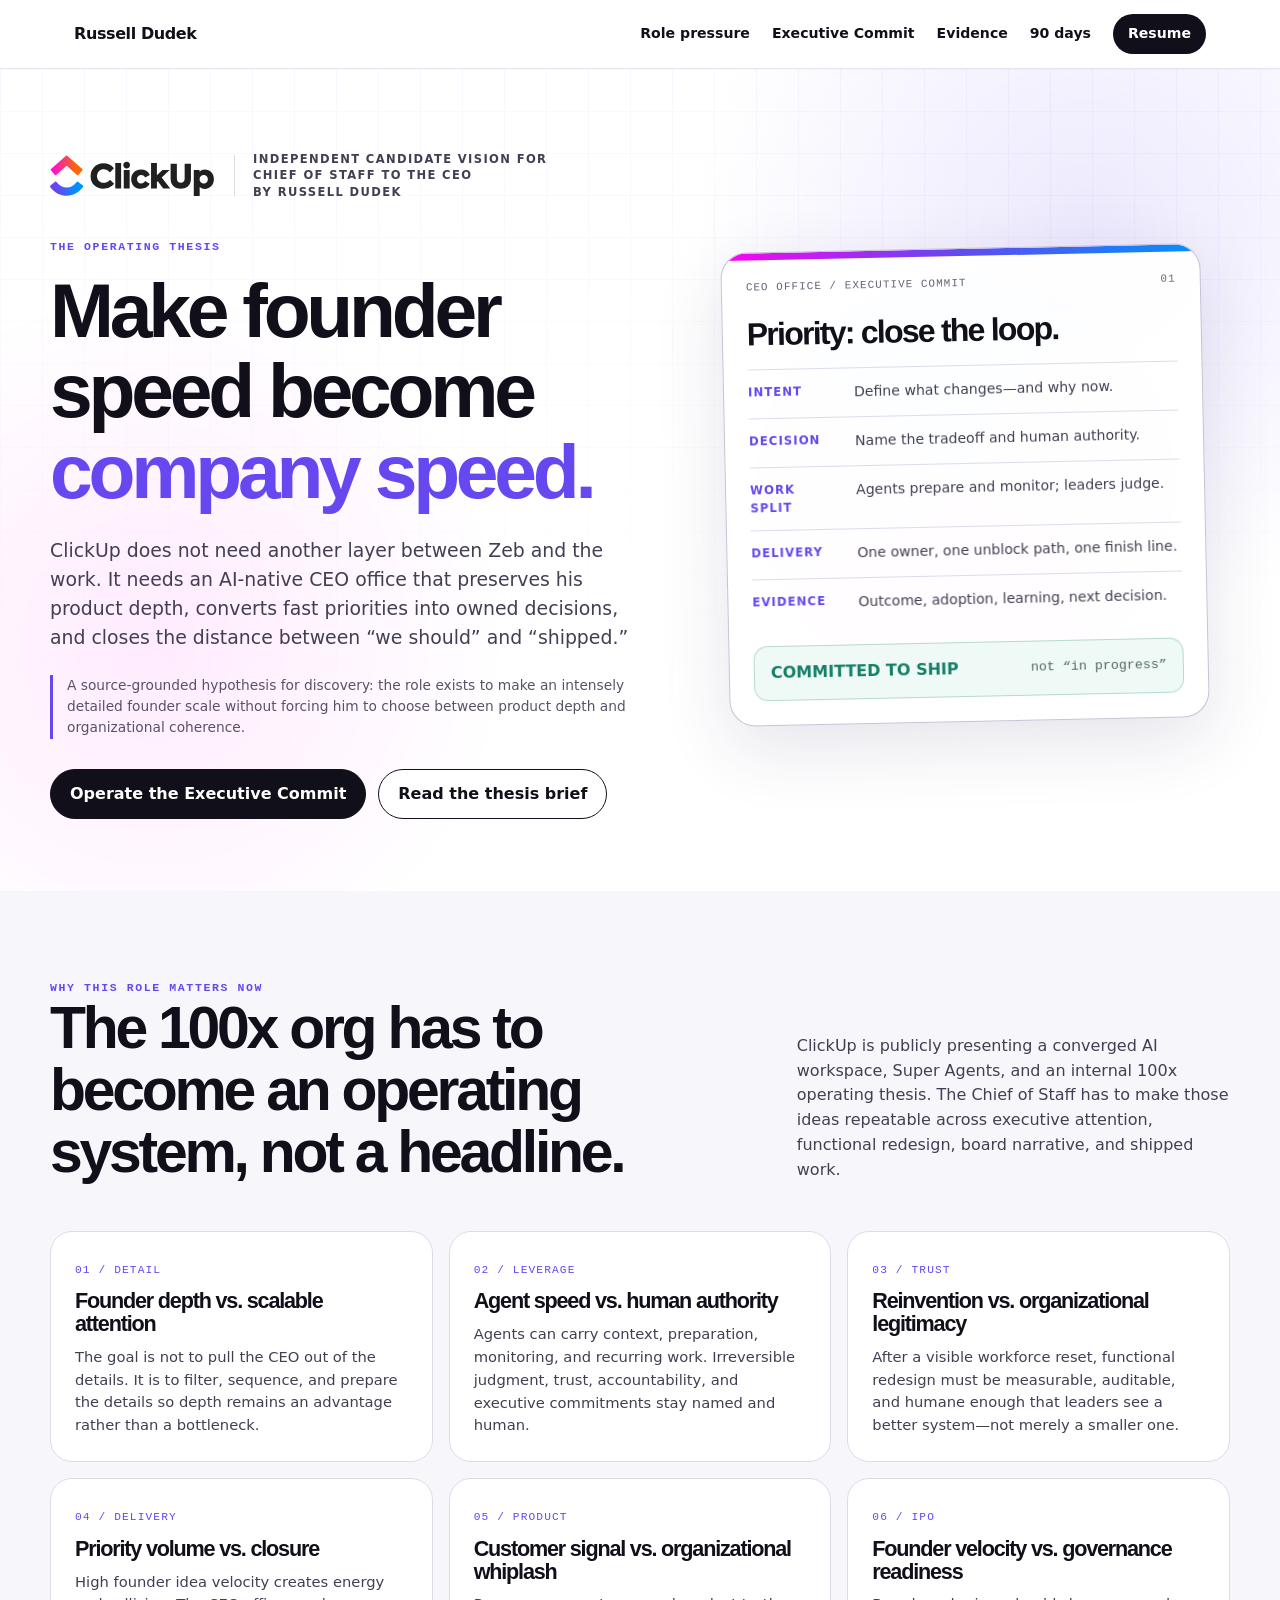
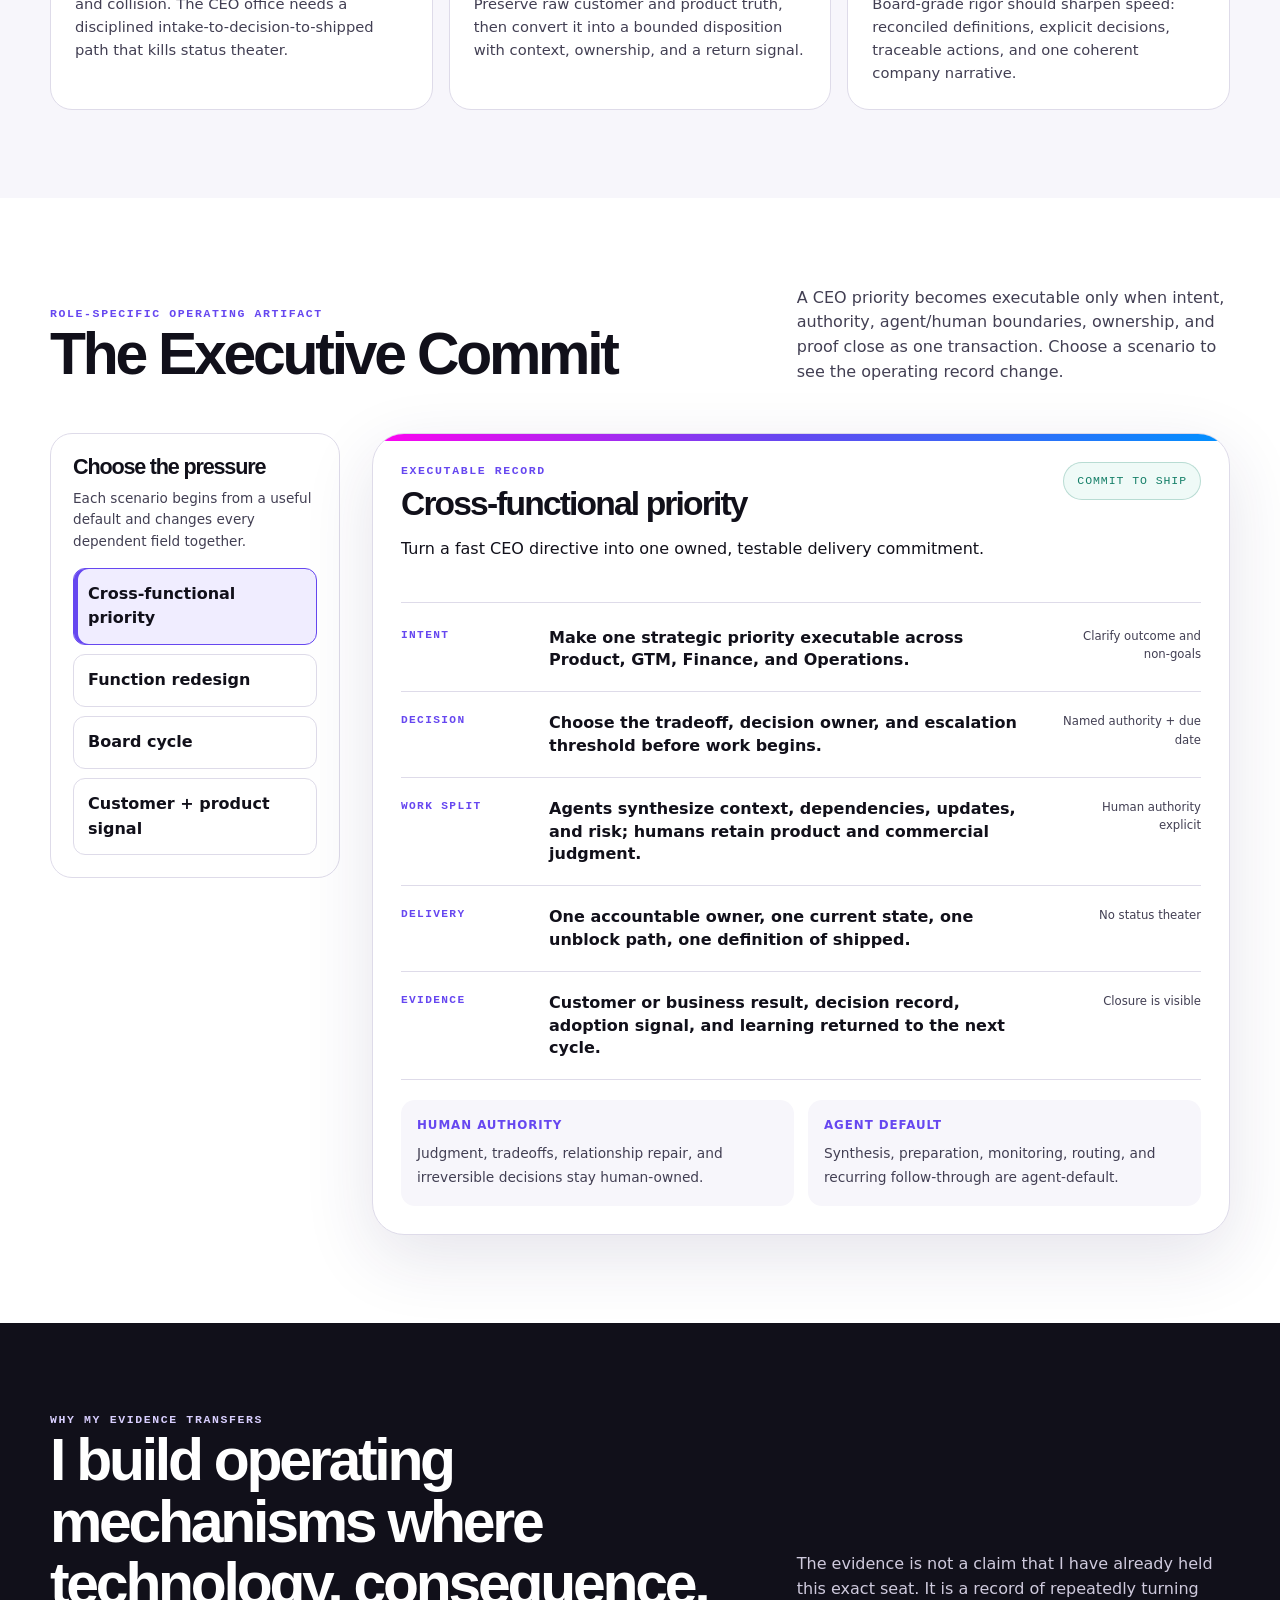
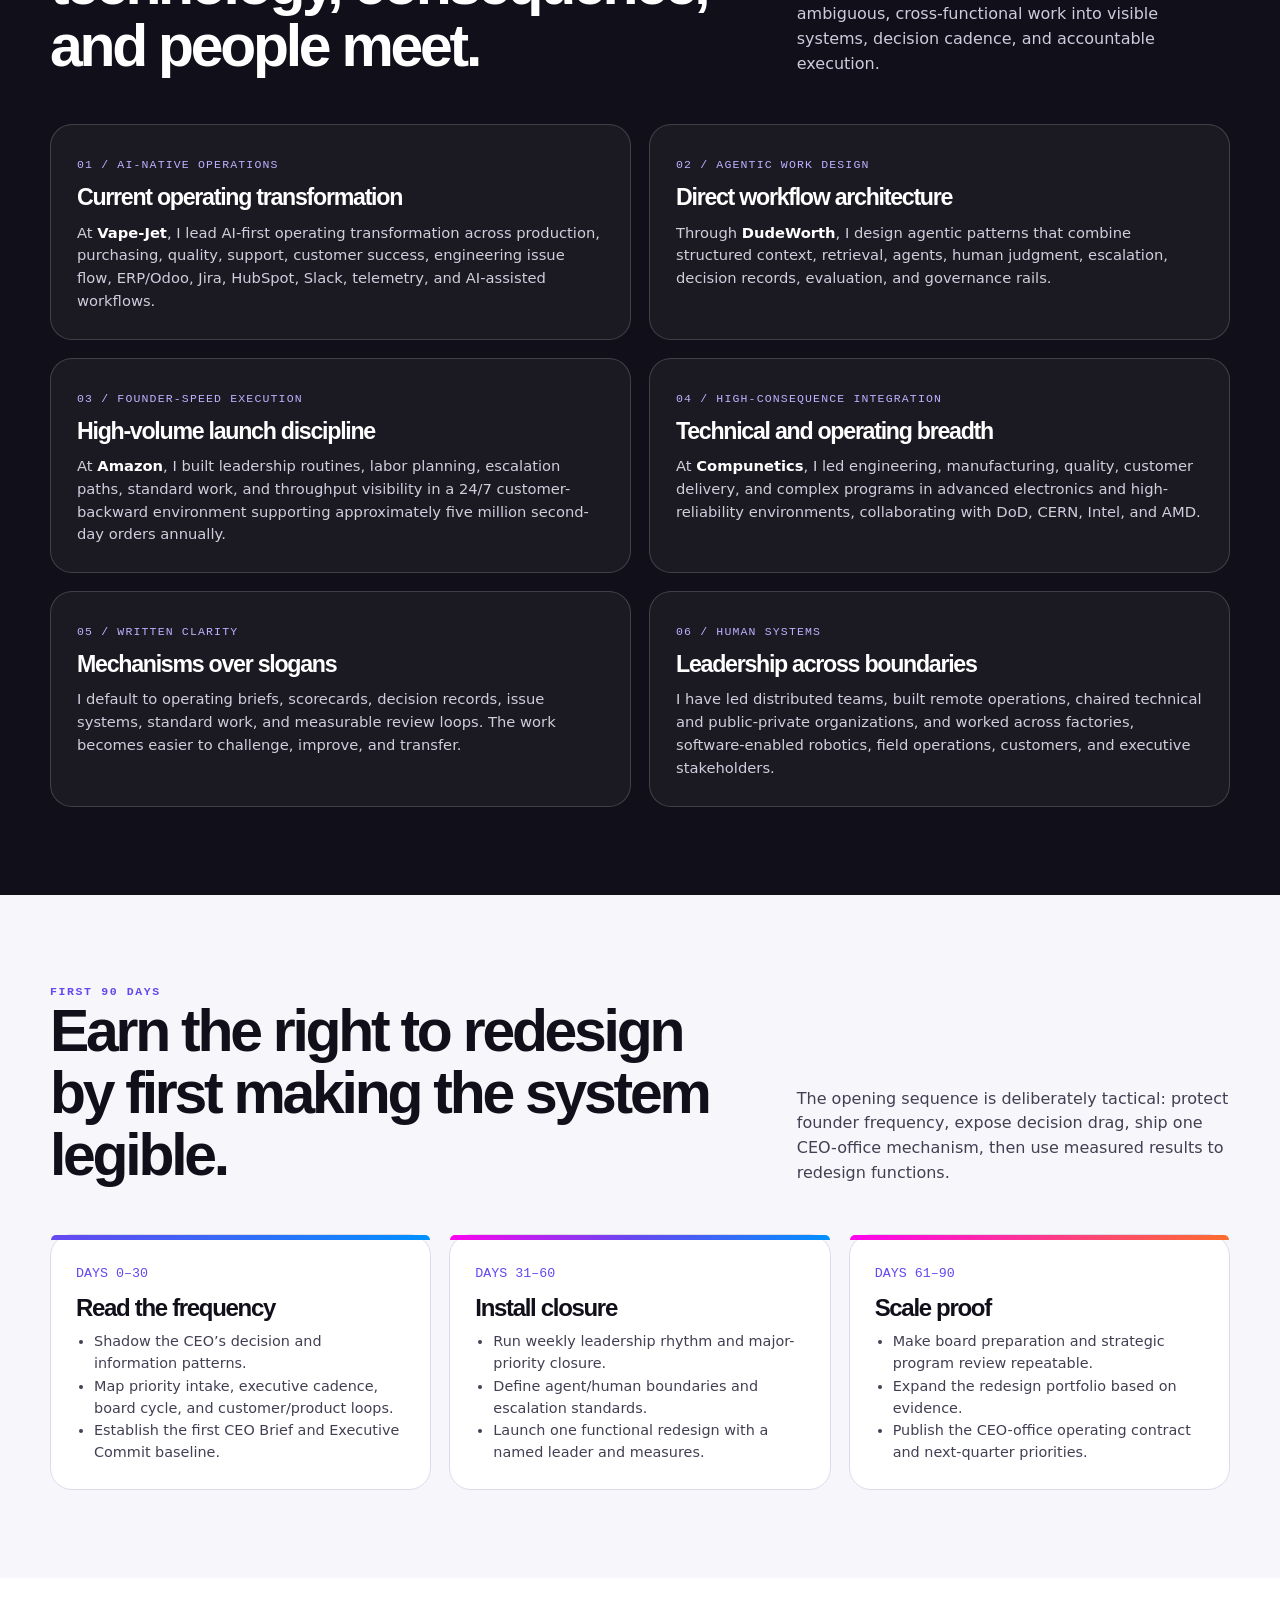
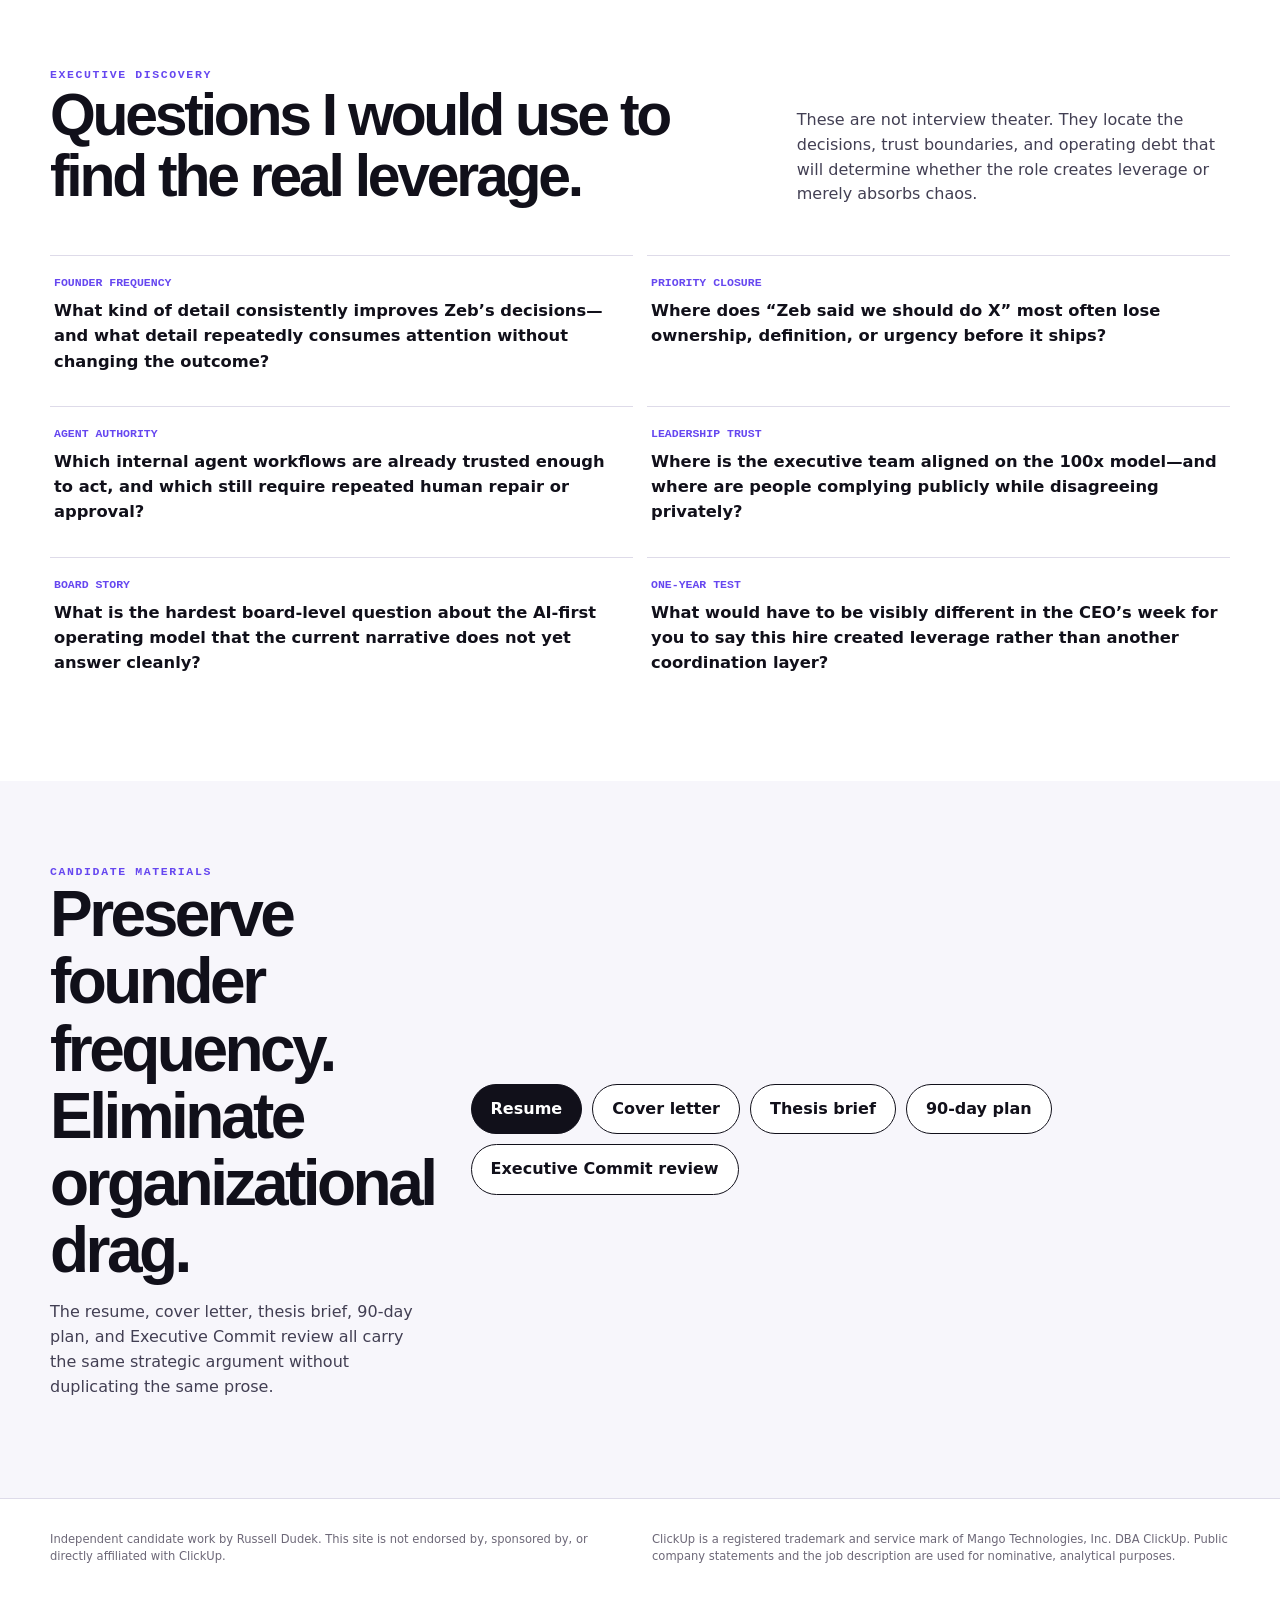
==== commit 411b8427: "Use official ClickUp logo in candidate hero" ====
--- a/index.html
+++ b/index.html
@@ -4,7 +4,7 @@
 <nav class="site-nav"><div class="nav-inner"><div class="candidate-id">Russell Dudek</div><div class="nav-links"><a href="#pressure">Role pressure</a><a href="#commit-lab">Executive Commit</a><a href="#evidence">Evidence</a><a href="#plan">90 days</a><a class="nav-cta" href="resume.html">Resume</a></div></div></nav>
 <main id="main">
 <section class="hero"><div class="hero-grid"><div>
-<div class="company-lockup"><div class="company-name" aria-label="ClickUp"><span>Click</span><span class="up">Up™</span></div><div class="lockup-copy">Independent candidate vision for<br><strong>Chief of Staff to the CEO</strong><br>by Russell Dudek</div></div>
+<div class="company-lockup"><div class="company-logo-wrap"><img class="company-logo" src="assets/brand/clickup-logo.svg" alt="ClickUp" decoding="async"></div><div class="lockup-copy">Independent candidate vision for<br><strong>Chief of Staff to the CEO</strong><br>by Russell Dudek</div></div>
 <div class="eyebrow">The operating thesis</div><h1>Make founder speed become <em>company speed.</em></h1>
 <p class="lead">ClickUp does not need another layer between Zeb and the work. It needs an AI-native CEO office that preserves his product depth, converts fast priorities into owned decisions, and closes the distance between “we should” and “shipped.”</p>
 <p class="hero-note">A source-grounded hypothesis for discovery: the role exists to make an intensely detailed founder scale without forcing him to choose between product depth and organizational coherence.</p>
--- a/styles.css
+++ b/styles.css
@@ -12,7 +12,7 @@
 .hero{overflow:hidden;position:relative;padding:82px 24px 72px;background:radial-gradient(circle at 85% 20%,rgba(102,71,240,.12),transparent 31%),radial-gradient(circle at 12% 70%,rgba(255,2,240,.08),transparent 28%),#fff}
 .hero:before{content:"";position:absolute;inset:0;background-image:linear-gradient(rgba(102,71,240,.045) 1px,transparent 1px),linear-gradient(90deg,rgba(102,71,240,.045) 1px,transparent 1px);background-size:42px 42px;mask-image:linear-gradient(to bottom,#000,transparent 85%);pointer-events:none}
 .hero-grid{position:relative;max-width:var(--max);margin:auto;display:grid;grid-template-columns:minmax(0,1.05fr) minmax(430px,.95fr);gap:64px;align-items:center}
-.company-lockup{display:flex;align-items:center;gap:16px;margin-bottom:38px}.company-name{font-family:"Plus Jakarta Sans",Inter,sans-serif;font-size:1.55rem;font-weight:850;letter-spacing:-.06em;padding-right:17px;border-right:1px solid var(--line)}.company-name .up{background:var(--gradient-brand);-webkit-background-clip:text;background-clip:text;color:transparent}.lockup-copy{font-size:.72rem;line-height:1.42;text-transform:uppercase;letter-spacing:.12em;color:var(--ink-soft);font-weight:760}
+.company-lockup{display:flex;align-items:center;gap:18px;margin-bottom:38px}.company-logo-wrap{display:flex;align-items:center;padding-right:20px;border-right:1px solid var(--line)}.company-logo{display:block;width:164px;height:auto;max-width:none}.lockup-copy{font-size:.72rem;line-height:1.42;text-transform:uppercase;letter-spacing:.12em;color:var(--ink-soft);font-weight:760}
 .eyebrow{font-family:"Sometype Mono",ui-monospace,SFMono-Regular,Consolas,monospace;text-transform:uppercase;letter-spacing:.14em;font-size:.72rem;font-weight:760;color:var(--clickup-purple)}
 h1,h2,h3{font-family:"Plus Jakarta Sans",Inter,sans-serif;letter-spacing:-.055em;line-height:1.05;margin:0}
 h1{font-size:clamp(3.5rem,7vw,6.65rem);max-width:760px;margin:14px 0 24px}h1 em{font-style:normal;background:var(--gradient-brand);-webkit-background-clip:text;background-clip:text;color:transparent}
@@ -72,3 +72,5 @@
 .company-name .up,h1 em{background:none!important;color:var(--clickup-purple)!important;-webkit-text-fill-color:var(--clickup-purple)!important}
 h1{font-size:clamp(3.45rem,6vw,5.55rem)}
 @media (max-width:480px){h1{font-size:2.9rem;line-height:1.02}.company-name{font-size:1.27rem}}
+
+@media(max-width:420px){.company-lockup{gap:13px}.company-logo-wrap{padding-right:13px}.company-logo{width:138px}.lockup-copy{font-size:.64rem;letter-spacing:.09em}}
